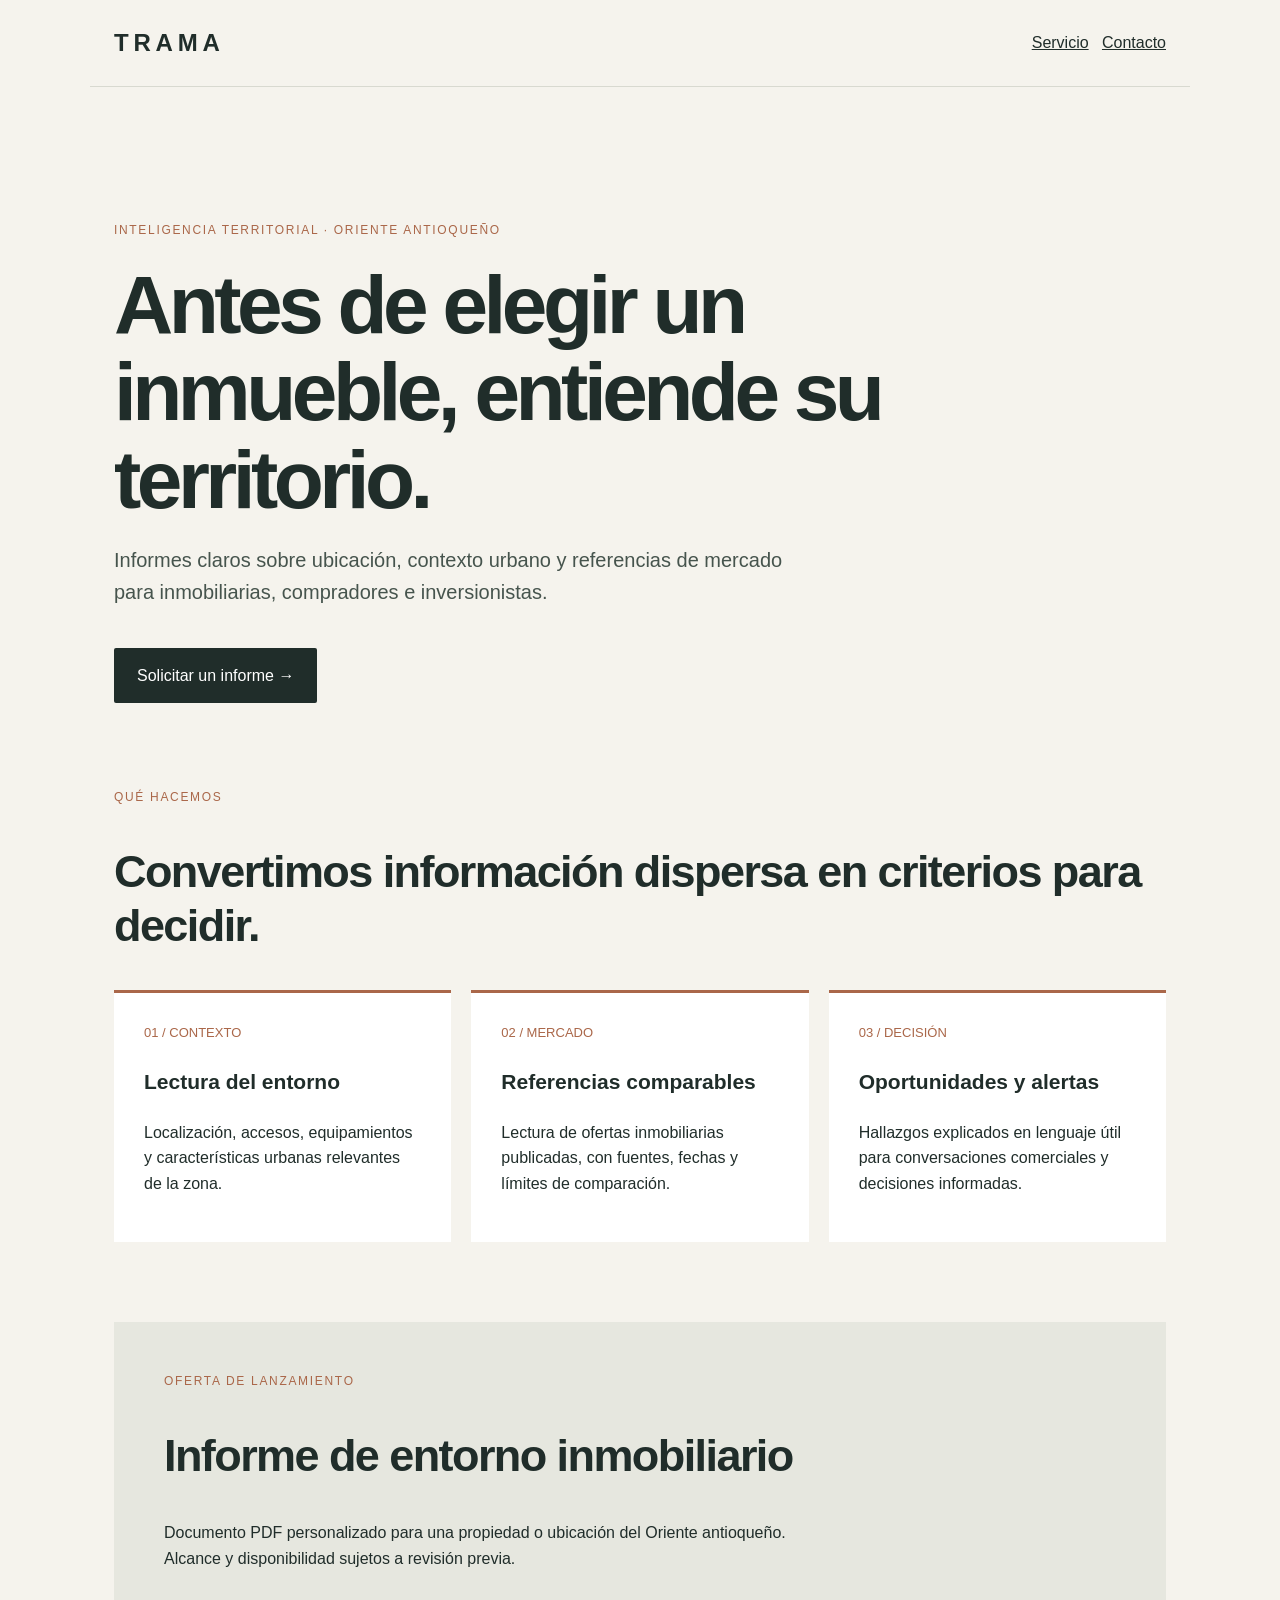
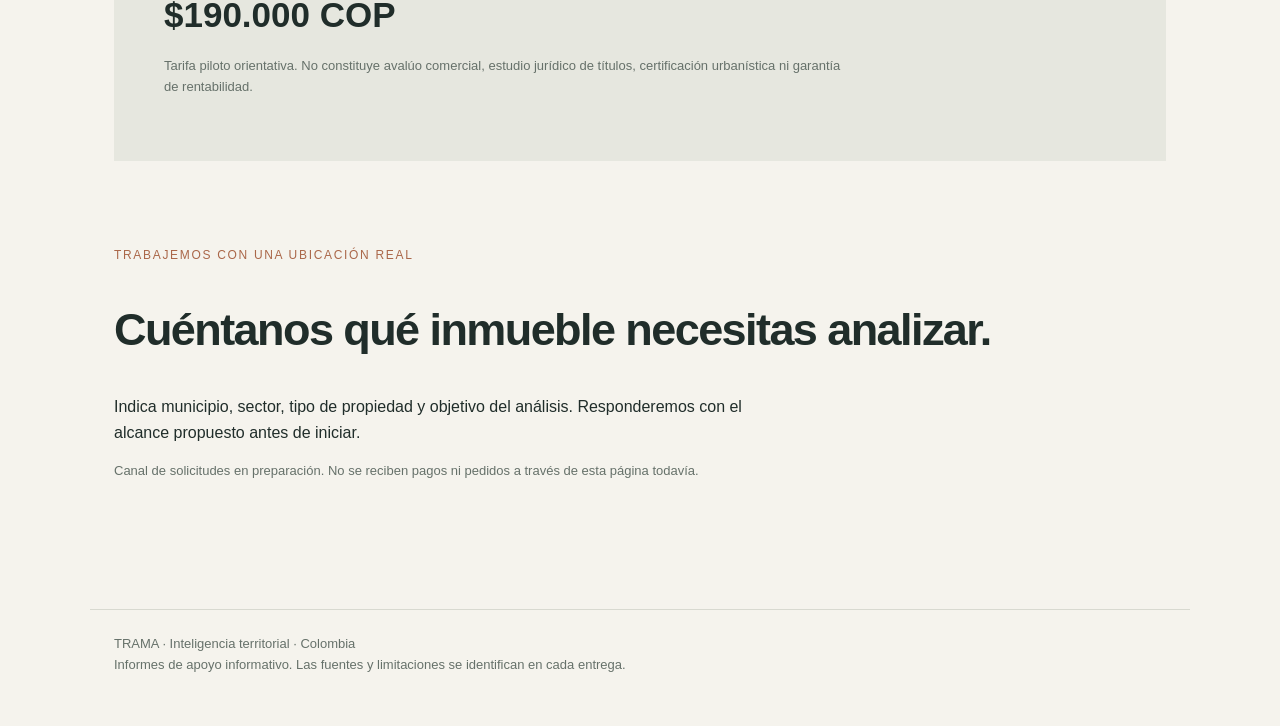
==== trama-site/index.html @ 70279986 "Create TRAMA territorial intelligence landing page" ====
<!doctype html><html lang="es"><head><meta charset="utf-8"><meta name="viewport" content="width=device-width,initial-scale=1"><meta name="description" content="TRAMA: informes de entorno y análisis territorial para decisiones inmobiliarias en el Oriente antioqueño."><title>TRAMA — Inteligencia territorial</title><style>:root{--ink:#202d2a;--muted:#66716a;--bg:#f5f3ed;--accent:#aa6749}*{box-sizing:border-box}body{margin:0;background:var(--bg);color:var(--ink);font-family:Arial,Helvetica,sans-serif;line-height:1.6}header,main,footer{max-width:1100px;margin:auto;padding:24px}header{display:flex;justify-content:space-between;align-items:center;border-bottom:1px solid #d8d9d0}a{color:inherit}.logo{font-weight:800;font-size:24px;letter-spacing:.2em;text-decoration:none}.tag{font-size:12px;letter-spacing:.14em;text-transform:uppercase;color:var(--accent)}.hero{padding:110px 0 85px;max-width:830px}h1{font-size:clamp(42px,7vw,82px);line-height:1.07;letter-spacing:-.055em;margin:20px 0}h2{font-size:clamp(30px,4vw,45px);line-height:1.2;letter-spacing:-.035em}p{max-width:680px}.lead{font-size:20px;color:#46544d}.button{display:inline-block;background:var(--ink);color:white;padding:15px 23px;text-decoration:none;margin-top:20px;border-radius:2px}.grid{display:grid;grid-template-columns:repeat(3,1fr);gap:20px;margin:30px 0 80px}.card{padding:30px;background:#fff;border-top:3px solid var(--accent)}.card h3{font-size:21px}.number{color:var(--accent);font-size:13px}.panel{padding:50px;background:#e6e7df;margin:50px 0}.price{font-size:35px;font-weight:bold}.note{font-size:13px;color:var(--muted)}footer{border-top:1px solid #d8d9d0;font-size:13px;color:var(--muted);padding-bottom:50px}@media(max-width:700px){.grid{grid-template-columns:1fr}.hero{padding:70px 0}.panel{padding:25px}header nav{font-size:13px}}</style></head><body><header><a class="logo" href="/">TRAMA</a><nav><a href="#servicio">Servicio</a> &nbsp; <a href="#contacto">Contacto</a></nav></header><main><section class="hero"><div class="tag">Inteligencia territorial · Oriente antioqueño</div><h1>Antes de elegir un inmueble, entiende su territorio.</h1><p class="lead">Informes claros sobre ubicación, contexto urbano y referencias de mercado para inmobiliarias, compradores e inversionistas.</p><a class="button" href="#contacto">Solicitar un informe →</a></section><section id="servicio"><div class="tag">Qué hacemos</div><h2>Convertimos información dispersa en criterios para decidir.</h2><div class="grid"><article class="card"><div class="number">01 / CONTEXTO</div><h3>Lectura del entorno</h3><p>Localización, accesos, equipamientos y características urbanas relevantes de la zona.</p></article><article class="card"><div class="number">02 / MERCADO</div><h3>Referencias comparables</h3><p>Lectura de ofertas inmobiliarias publicadas, con fuentes, fechas y límites de comparación.</p></article><article class="card"><div class="number">03 / DECISIÓN</div><h3>Oportunidades y alertas</h3><p>Hallazgos explicados en lenguaje útil para conversaciones comerciales y decisiones informadas.</p></article></div></section><section class="panel"><div class="tag">Oferta de lanzamiento</div><h2>Informe de entorno inmobiliario</h2><p>Documento PDF personalizado para una propiedad o ubicación del Oriente antioqueño. Alcance y disponibilidad sujetos a revisión previa.</p><div class="price">$190.000 COP</div><p class="note">Tarifa piloto orientativa. No constituye avalúo comercial, estudio jurídico de títulos, certificación urbanística ni garantía de rentabilidad.</p></section><section id="contacto" style="padding:35px 0 90px"><div class="tag">Trabajemos con una ubicación real</div><h2>Cuéntanos qué inmueble necesitas analizar.</h2><p>Indica municipio, sector, tipo de propiedad y objetivo del análisis. Responderemos con el alcance propuesto antes de iniciar.</p><p class="note">Canal de solicitudes en preparación. No se reciben pagos ni pedidos a través de esta página todavía.</p></section></main><footer>TRAMA · Inteligencia territorial · Colombia<br>Informes de apoyo informativo. Las fuentes y limitaciones se identifican en cada entrega.</footer></body></html>
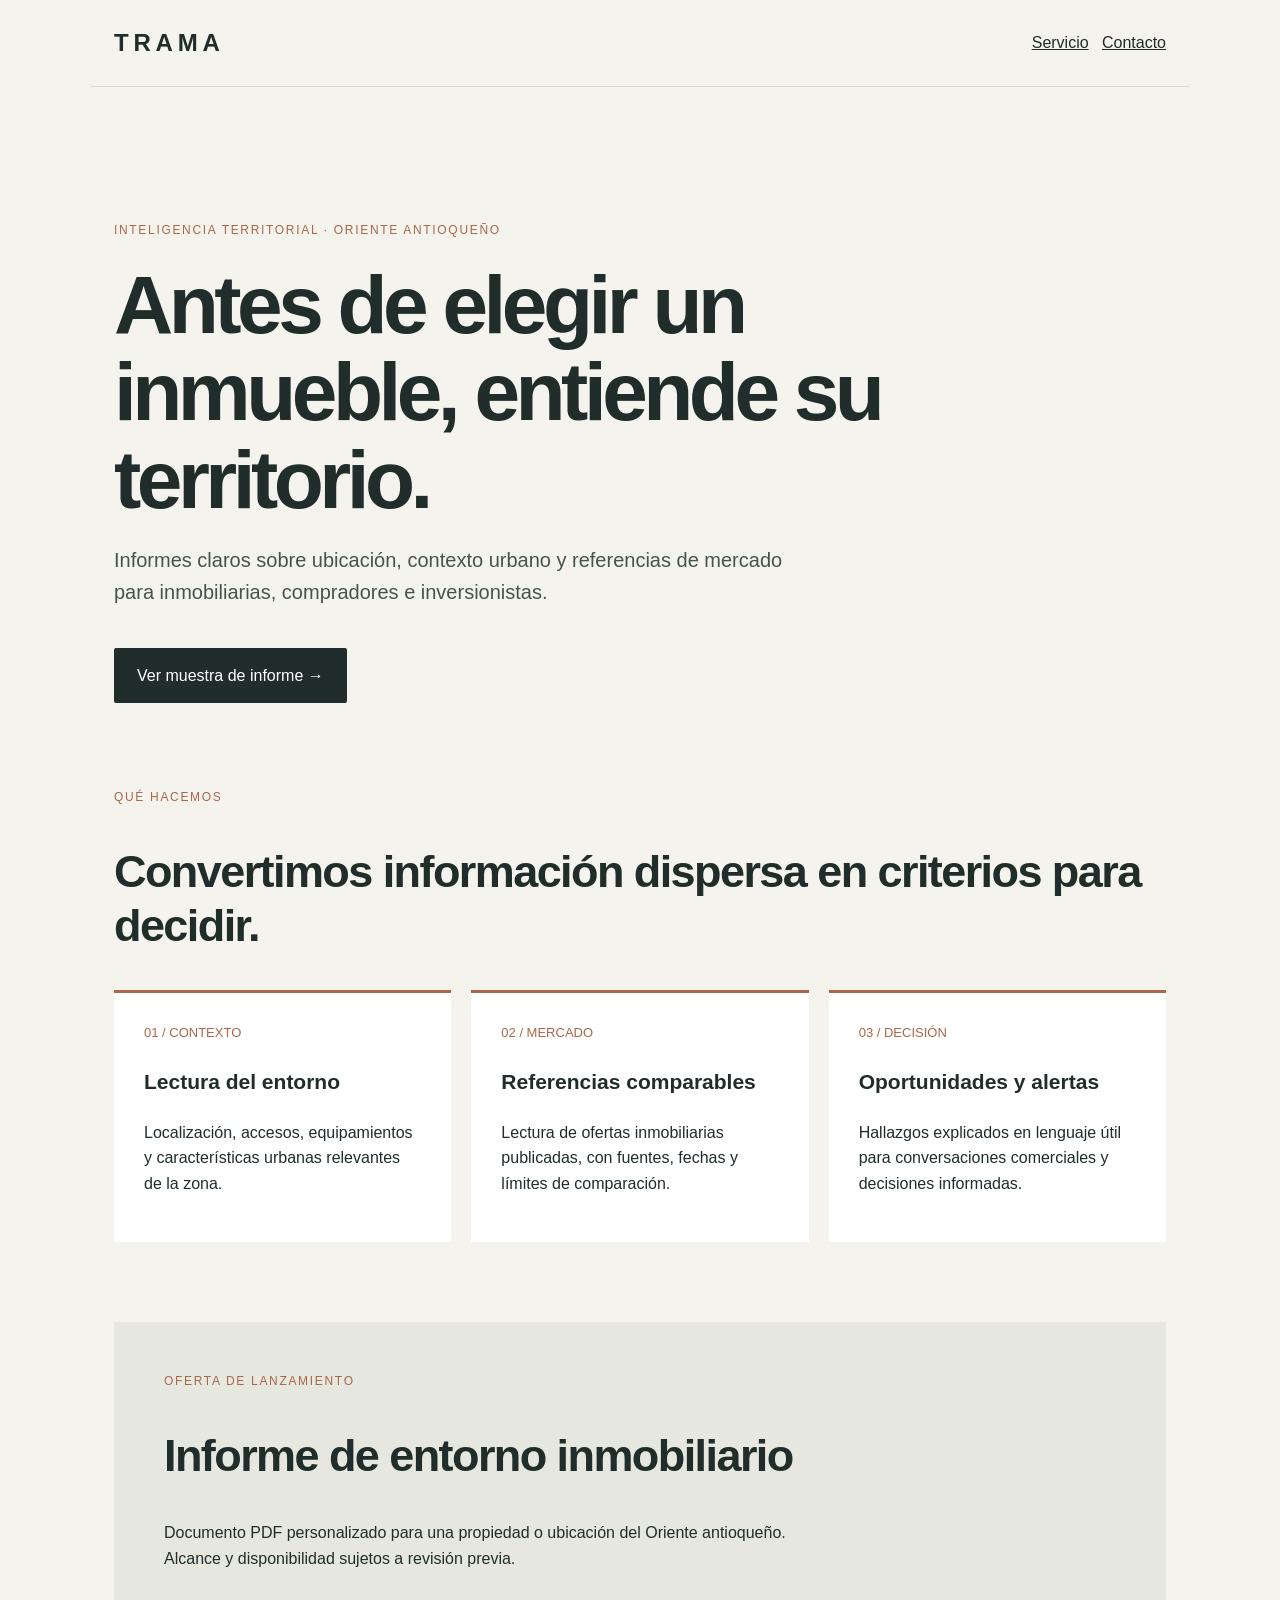
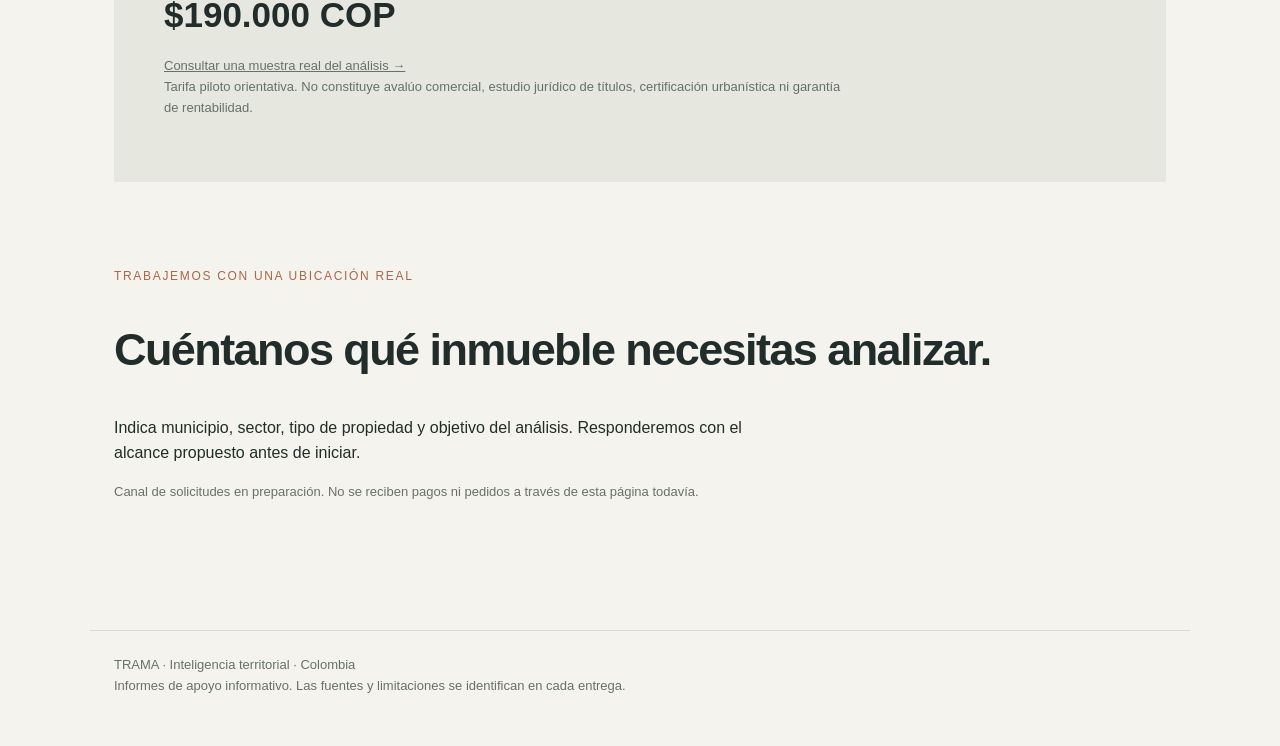
==== commit 12ab252a: "Connect landing page to published sample" ====
--- a/trama-site/index.html
+++ b/trama-site/index.html
@@ -1 +1 @@
-<!doctype html><html lang="es"><head><meta charset="utf-8"><meta name="viewport" content="width=device-width,initial-scale=1"><meta name="description" content="TRAMA: informes de entorno y análisis territorial para decisiones inmobiliarias en el Oriente antioqueño."><title>TRAMA — Inteligencia territorial</title><style>:root{--ink:#202d2a;--muted:#66716a;--bg:#f5f3ed;--accent:#aa6749}*{box-sizing:border-box}body{margin:0;background:var(--bg);color:var(--ink);font-family:Arial,Helvetica,sans-serif;line-height:1.6}header,main,footer{max-width:1100px;margin:auto;padding:24px}header{display:flex;justify-content:space-between;align-items:center;border-bottom:1px solid #d8d9d0}a{color:inherit}.logo{font-weight:800;font-size:24px;letter-spacing:.2em;text-decoration:none}.tag{font-size:12px;letter-spacing:.14em;text-transform:uppercase;color:var(--accent)}.hero{padding:110px 0 85px;max-width:830px}h1{font-size:clamp(42px,7vw,82px);line-height:1.07;letter-spacing:-.055em;margin:20px 0}h2{font-size:clamp(30px,4vw,45px);line-height:1.2;letter-spacing:-.035em}p{max-width:680px}.lead{font-size:20px;color:#46544d}.button{display:inline-block;background:var(--ink);color:white;padding:15px 23px;text-decoration:none;margin-top:20px;border-radius:2px}.grid{display:grid;grid-template-columns:repeat(3,1fr);gap:20px;margin:30px 0 80px}.card{padding:30px;background:#fff;border-top:3px solid var(--accent)}.card h3{font-size:21px}.number{color:var(--accent);font-size:13px}.panel{padding:50px;background:#e6e7df;margin:50px 0}.price{font-size:35px;font-weight:bold}.note{font-size:13px;color:var(--muted)}footer{border-top:1px solid #d8d9d0;font-size:13px;color:var(--muted);padding-bottom:50px}@media(max-width:700px){.grid{grid-template-columns:1fr}.hero{padding:70px 0}.panel{padding:25px}header nav{font-size:13px}}</style></head><body><header><a class="logo" href="/">TRAMA</a><nav><a href="#servicio">Servicio</a> &nbsp; <a href="#contacto">Contacto</a></nav></header><main><section class="hero"><div class="tag">Inteligencia territorial · Oriente antioqueño</div><h1>Antes de elegir un inmueble, entiende su territorio.</h1><p class="lead">Informes claros sobre ubicación, contexto urbano y referencias de mercado para inmobiliarias, compradores e inversionistas.</p><a class="button" href="#contacto">Solicitar un informe →</a></section><section id="servicio"><div class="tag">Qué hacemos</div><h2>Convertimos información dispersa en criterios para decidir.</h2><div class="grid"><article class="card"><div class="number">01 / CONTEXTO</div><h3>Lectura del entorno</h3><p>Localización, accesos, equipamientos y características urbanas relevantes de la zona.</p></article><article class="card"><div class="number">02 / MERCADO</div><h3>Referencias comparables</h3><p>Lectura de ofertas inmobiliarias publicadas, con fuentes, fechas y límites de comparación.</p></article><article class="card"><div class="number">03 / DECISIÓN</div><h3>Oportunidades y alertas</h3><p>Hallazgos explicados en lenguaje útil para conversaciones comerciales y decisiones informadas.</p></article></div></section><section class="panel"><div class="tag">Oferta de lanzamiento</div><h2>Informe de entorno inmobiliario</h2><p>Documento PDF personalizado para una propiedad o ubicación del Oriente antioqueño. Alcance y disponibilidad sujetos a revisión previa.</p><div class="price">$190.000 COP</div><p class="note">Tarifa piloto orientativa. No constituye avalúo comercial, estudio jurídico de títulos, certificación urbanística ni garantía de rentabilidad.</p></section><section id="contacto" style="padding:35px 0 90px"><div class="tag">Trabajemos con una ubicación real</div><h2>Cuéntanos qué inmueble necesitas analizar.</h2><p>Indica municipio, sector, tipo de propiedad y objetivo del análisis. Responderemos con el alcance propuesto antes de iniciar.</p><p class="note">Canal de solicitudes en preparación. No se reciben pagos ni pedidos a través de esta página todavía.</p></section></main><footer>TRAMA · Inteligencia territorial · Colombia<br>Informes de apoyo informativo. Las fuentes y limitaciones se identifican en cada entrega.</footer></body></html>+<!doctype html><html lang="es"><head><meta charset="utf-8"><meta name="viewport" content="width=device-width,initial-scale=1"><meta name="description" content="TRAMA: informes de entorno y análisis territorial para decisiones inmobiliarias en el Oriente antioqueño."><title>TRAMA — Inteligencia territorial</title><style>:root{--ink:#202d2a;--muted:#66716a;--bg:#f5f3ed;--accent:#aa6749}*{box-sizing:border-box}body{margin:0;background:var(--bg);color:var(--ink);font-family:Arial,Helvetica,sans-serif;line-height:1.6}header,main,footer{max-width:1100px;margin:auto;padding:24px}header{display:flex;justify-content:space-between;align-items:center;border-bottom:1px solid #d8d9d0}a{color:inherit}.logo{font-weight:800;font-size:24px;letter-spacing:.2em;text-decoration:none}.tag{font-size:12px;letter-spacing:.14em;text-transform:uppercase;color:var(--accent)}.hero{padding:110px 0 85px;max-width:830px}h1{font-size:clamp(42px,7vw,82px);line-height:1.07;letter-spacing:-.055em;margin:20px 0}h2{font-size:clamp(30px,4vw,45px);line-height:1.2;letter-spacing:-.035em}p{max-width:680px}.lead{font-size:20px;color:#46544d}.button{display:inline-block;background:var(--ink);color:white;padding:15px 23px;text-decoration:none;margin-top:20px;border-radius:2px}.grid{display:grid;grid-template-columns:repeat(3,1fr);gap:20px;margin:30px 0 80px}.card{padding:30px;background:#fff;border-top:3px solid var(--accent)}.card h3{font-size:21px}.number{color:var(--accent);font-size:13px}.panel{padding:50px;background:#e6e7df;margin:50px 0}.price{font-size:35px;font-weight:bold}.note{font-size:13px;color:var(--muted)}footer{border-top:1px solid #d8d9d0;font-size:13px;color:var(--muted);padding-bottom:50px}@media(max-width:700px){.grid{grid-template-columns:1fr}.hero{padding:70px 0}.panel{padding:25px}header nav{font-size:13px}}</style></head><body><header><a class="logo" href="/">TRAMA</a><nav><a href="#servicio">Servicio</a> &nbsp; <a href="#contacto">Contacto</a></nav></header><main><section class="hero"><div class="tag">Inteligencia territorial · Oriente antioqueño</div><h1>Antes de elegir un inmueble, entiende su territorio.</h1><p class="lead">Informes claros sobre ubicación, contexto urbano y referencias de mercado para inmobiliarias, compradores e inversionistas.</p><a class="button" href="muestra.html">Ver muestra de informe →</a></section><section id="servicio"><div class="tag">Qué hacemos</div><h2>Convertimos información dispersa en criterios para decidir.</h2><div class="grid"><article class="card"><div class="number">01 / CONTEXTO</div><h3>Lectura del entorno</h3><p>Localización, accesos, equipamientos y características urbanas relevantes de la zona.</p></article><article class="card"><div class="number">02 / MERCADO</div><h3>Referencias comparables</h3><p>Lectura de ofertas inmobiliarias publicadas, con fuentes, fechas y límites de comparación.</p></article><article class="card"><div class="number">03 / DECISIÓN</div><h3>Oportunidades y alertas</h3><p>Hallazgos explicados en lenguaje útil para conversaciones comerciales y decisiones informadas.</p></article></div></section><section class="panel"><div class="tag">Oferta de lanzamiento</div><h2>Informe de entorno inmobiliario</h2><p>Documento PDF personalizado para una propiedad o ubicación del Oriente antioqueño. Alcance y disponibilidad sujetos a revisión previa.</p><div class="price">$190.000 COP</div><p class="note"><a href="muestra.html">Consultar una muestra real del análisis →</a><br>Tarifa piloto orientativa. No constituye avalúo comercial, estudio jurídico de títulos, certificación urbanística ni garantía de rentabilidad.</p></section><section id="contacto" style="padding:35px 0 90px"><div class="tag">Trabajemos con una ubicación real</div><h2>Cuéntanos qué inmueble necesitas analizar.</h2><p>Indica municipio, sector, tipo de propiedad y objetivo del análisis. Responderemos con el alcance propuesto antes de iniciar.</p><p class="note">Canal de solicitudes en preparación. No se reciben pagos ni pedidos a través de esta página todavía.</p></section></main><footer>TRAMA · Inteligencia territorial · Colombia<br>Informes de apoyo informativo. Las fuentes y limitaciones se identifican en cada entrega.</footer></body></html>
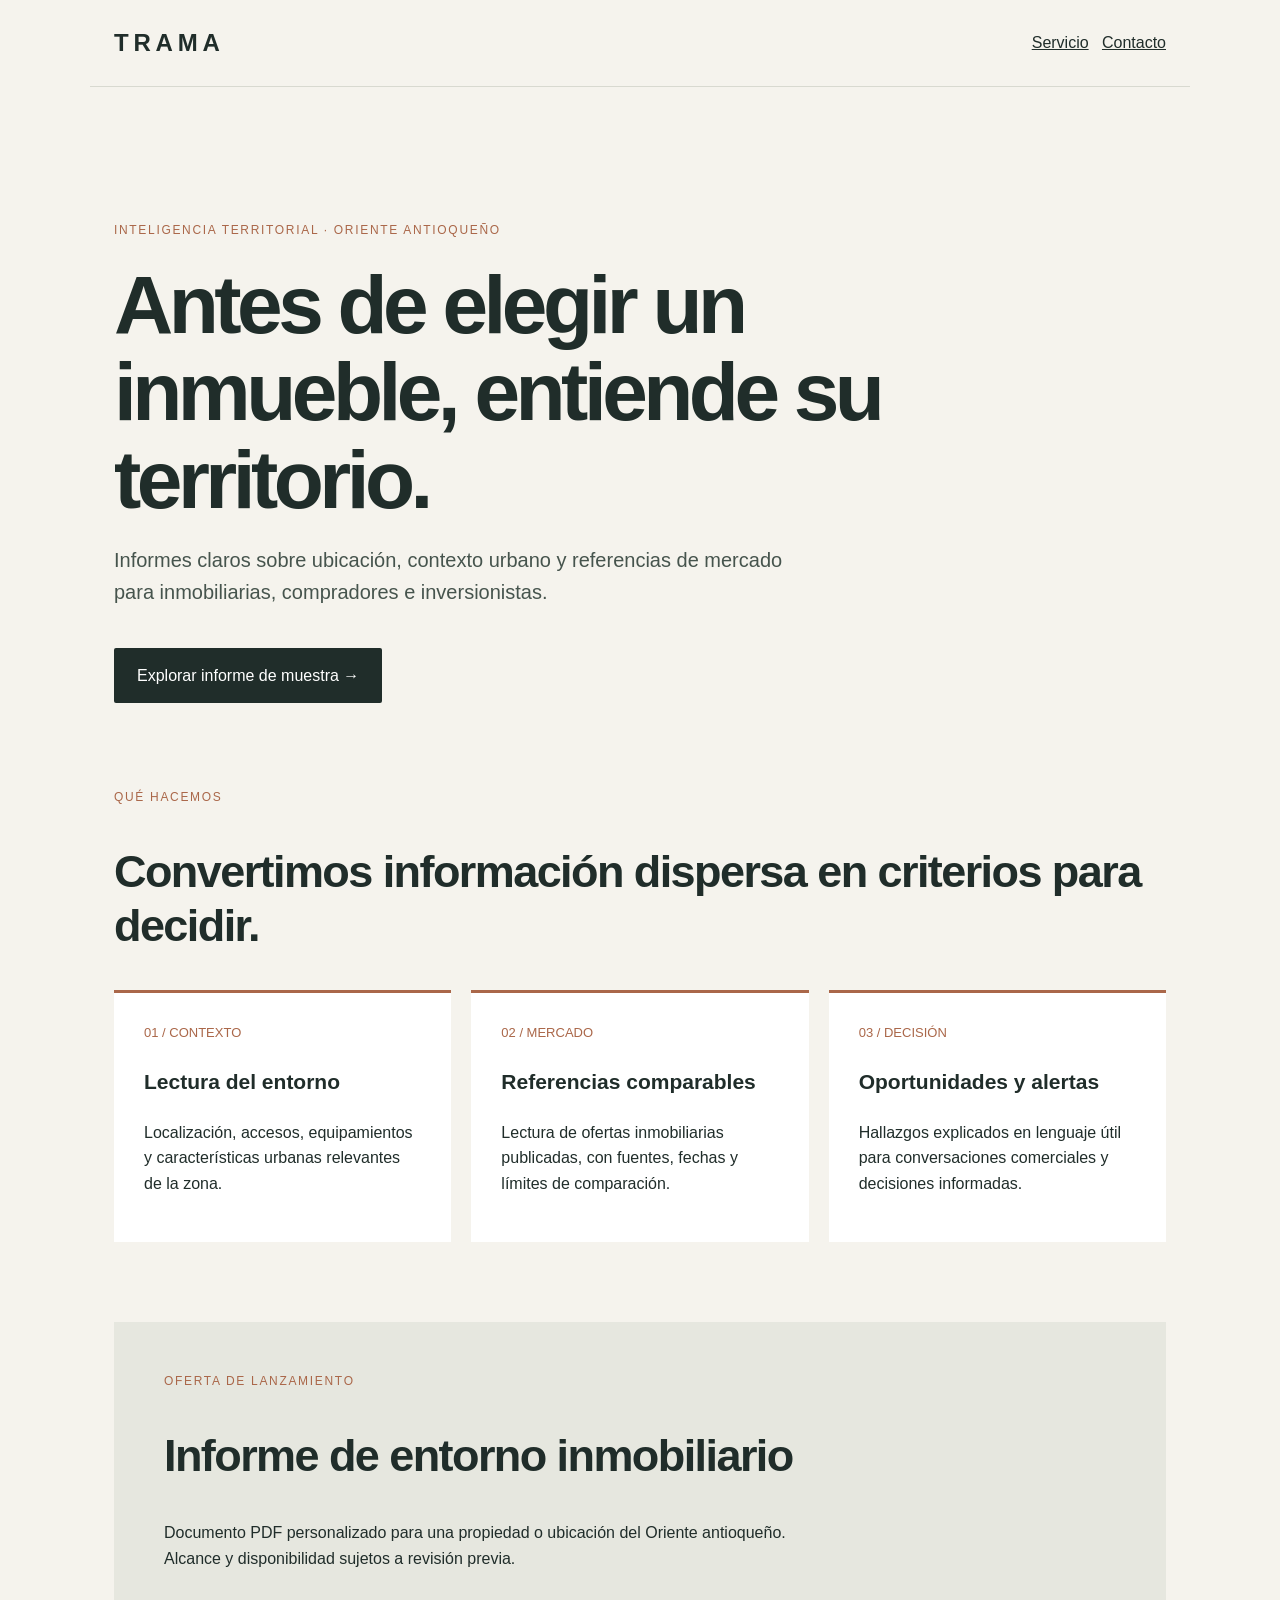
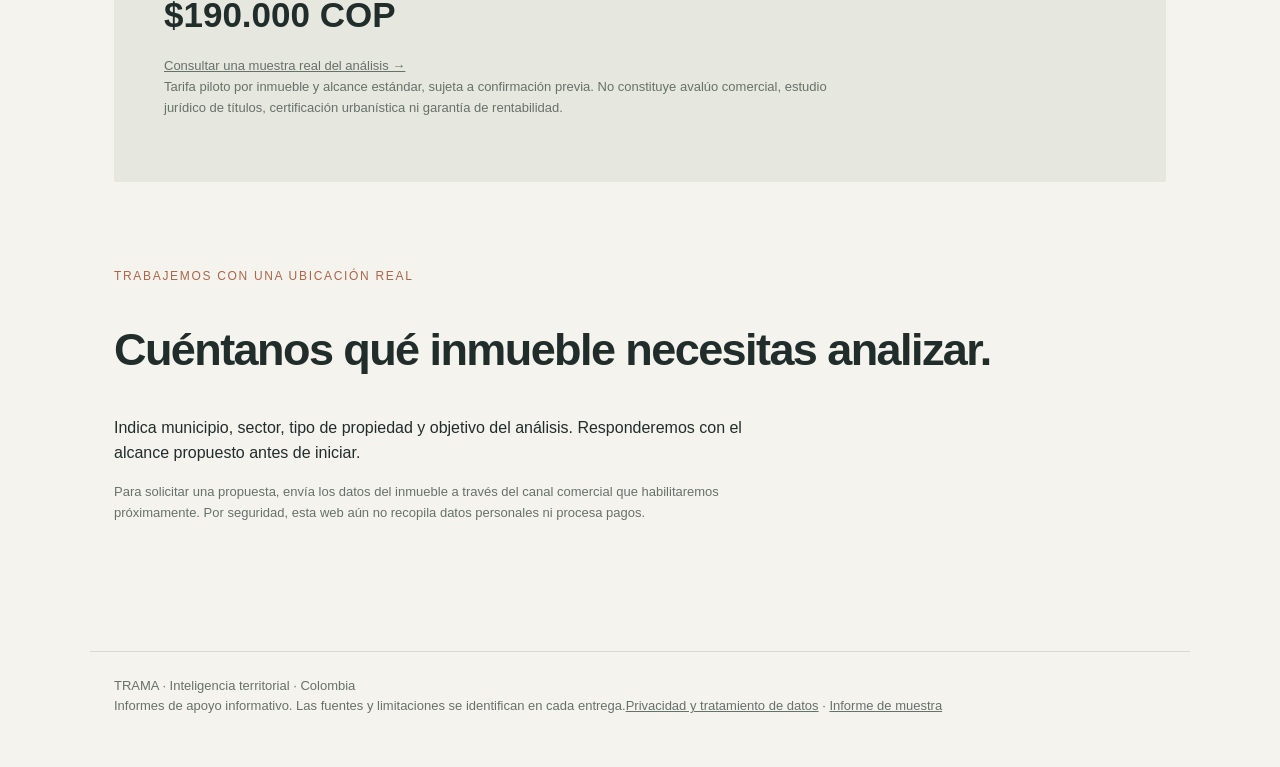
==== commit 5982d4c1: "Improve SEO, commercial scope, privacy links and transparent contact status" ====
--- a/trama-site/index.html
+++ b/trama-site/index.html
@@ -1 +1 @@
-<!doctype html><html lang="es"><head><meta charset="utf-8"><meta name="viewport" content="width=device-width,initial-scale=1"><meta name="description" content="TRAMA: informes de entorno y análisis territorial para decisiones inmobiliarias en el Oriente antioqueño."><title>TRAMA — Inteligencia territorial</title><style>:root{--ink:#202d2a;--muted:#66716a;--bg:#f5f3ed;--accent:#aa6749}*{box-sizing:border-box}body{margin:0;background:var(--bg);color:var(--ink);font-family:Arial,Helvetica,sans-serif;line-height:1.6}header,main,footer{max-width:1100px;margin:auto;padding:24px}header{display:flex;justify-content:space-between;align-items:center;border-bottom:1px solid #d8d9d0}a{color:inherit}.logo{font-weight:800;font-size:24px;letter-spacing:.2em;text-decoration:none}.tag{font-size:12px;letter-spacing:.14em;text-transform:uppercase;color:var(--accent)}.hero{padding:110px 0 85px;max-width:830px}h1{font-size:clamp(42px,7vw,82px);line-height:1.07;letter-spacing:-.055em;margin:20px 0}h2{font-size:clamp(30px,4vw,45px);line-height:1.2;letter-spacing:-.035em}p{max-width:680px}.lead{font-size:20px;color:#46544d}.button{display:inline-block;background:var(--ink);color:white;padding:15px 23px;text-decoration:none;margin-top:20px;border-radius:2px}.grid{display:grid;grid-template-columns:repeat(3,1fr);gap:20px;margin:30px 0 80px}.card{padding:30px;background:#fff;border-top:3px solid var(--accent)}.card h3{font-size:21px}.number{color:var(--accent);font-size:13px}.panel{padding:50px;background:#e6e7df;margin:50px 0}.price{font-size:35px;font-weight:bold}.note{font-size:13px;color:var(--muted)}footer{border-top:1px solid #d8d9d0;font-size:13px;color:var(--muted);padding-bottom:50px}@media(max-width:700px){.grid{grid-template-columns:1fr}.hero{padding:70px 0}.panel{padding:25px}header nav{font-size:13px}}</style></head><body><header><a class="logo" href="/">TRAMA</a><nav><a href="#servicio">Servicio</a> &nbsp; <a href="#contacto">Contacto</a></nav></header><main><section class="hero"><div class="tag">Inteligencia territorial · Oriente antioqueño</div><h1>Antes de elegir un inmueble, entiende su territorio.</h1><p class="lead">Informes claros sobre ubicación, contexto urbano y referencias de mercado para inmobiliarias, compradores e inversionistas.</p><a class="button" href="muestra.html">Ver muestra de informe →</a></section><section id="servicio"><div class="tag">Qué hacemos</div><h2>Convertimos información dispersa en criterios para decidir.</h2><div class="grid"><article class="card"><div class="number">01 / CONTEXTO</div><h3>Lectura del entorno</h3><p>Localización, accesos, equipamientos y características urbanas relevantes de la zona.</p></article><article class="card"><div class="number">02 / MERCADO</div><h3>Referencias comparables</h3><p>Lectura de ofertas inmobiliarias publicadas, con fuentes, fechas y límites de comparación.</p></article><article class="card"><div class="number">03 / DECISIÓN</div><h3>Oportunidades y alertas</h3><p>Hallazgos explicados en lenguaje útil para conversaciones comerciales y decisiones informadas.</p></article></div></section><section class="panel"><div class="tag">Oferta de lanzamiento</div><h2>Informe de entorno inmobiliario</h2><p>Documento PDF personalizado para una propiedad o ubicación del Oriente antioqueño. Alcance y disponibilidad sujetos a revisión previa.</p><div class="price">$190.000 COP</div><p class="note"><a href="muestra.html">Consultar una muestra real del análisis →</a><br>Tarifa piloto orientativa. No constituye avalúo comercial, estudio jurídico de títulos, certificación urbanística ni garantía de rentabilidad.</p></section><section id="contacto" style="padding:35px 0 90px"><div class="tag">Trabajemos con una ubicación real</div><h2>Cuéntanos qué inmueble necesitas analizar.</h2><p>Indica municipio, sector, tipo de propiedad y objetivo del análisis. Responderemos con el alcance propuesto antes de iniciar.</p><p class="note">Canal de solicitudes en preparación. No se reciben pagos ni pedidos a través de esta página todavía.</p></section></main><footer>TRAMA · Inteligencia territorial · Colombia<br>Informes de apoyo informativo. Las fuentes y limitaciones se identifican en cada entrega.</footer></body></html>+<!doctype html><html lang="es"><head><meta charset="utf-8"><meta name="viewport" content="width=device-width,initial-scale=1"><meta name="theme-color" content="#202d2a"><meta name="robots" content="index,follow"><meta property="og:title" content="TRAMA — Inteligencia territorial"><meta property="og:description" content="Informes de entorno y contexto inmobiliario en el Oriente antioqueño."><meta property="og:type" content="website"><meta property="og:url" content="https://trama-territorial.onrender.com/"><meta name="description" content="TRAMA: informes de entorno y análisis territorial para decisiones inmobiliarias en el Oriente antioqueño."><title>TRAMA — Inteligencia territorial</title><style>:root{--ink:#202d2a;--muted:#66716a;--bg:#f5f3ed;--accent:#aa6749}*{box-sizing:border-box}body{margin:0;background:var(--bg);color:var(--ink);font-family:Arial,Helvetica,sans-serif;line-height:1.6}header,main,footer{max-width:1100px;margin:auto;padding:24px}header{display:flex;justify-content:space-between;align-items:center;border-bottom:1px solid #d8d9d0}a{color:inherit}.logo{font-weight:800;font-size:24px;letter-spacing:.2em;text-decoration:none}.tag{font-size:12px;letter-spacing:.14em;text-transform:uppercase;color:var(--accent)}.hero{padding:110px 0 85px;max-width:830px}h1{font-size:clamp(42px,7vw,82px);line-height:1.07;letter-spacing:-.055em;margin:20px 0}h2{font-size:clamp(30px,4vw,45px);line-height:1.2;letter-spacing:-.035em}p{max-width:680px}.lead{font-size:20px;color:#46544d}.button{display:inline-block;background:var(--ink);color:white;padding:15px 23px;text-decoration:none;margin-top:20px;border-radius:2px}.grid{display:grid;grid-template-columns:repeat(3,1fr);gap:20px;margin:30px 0 80px}.card{padding:30px;background:#fff;border-top:3px solid var(--accent)}.card h3{font-size:21px}.number{color:var(--accent);font-size:13px}.panel{padding:50px;background:#e6e7df;margin:50px 0}.price{font-size:35px;font-weight:bold}.note{font-size:13px;color:var(--muted)}footer{border-top:1px solid #d8d9d0;font-size:13px;color:var(--muted);padding-bottom:50px}@media(max-width:700px){.grid{grid-template-columns:1fr}.hero{padding:70px 0}.panel{padding:25px}header nav{font-size:13px}}</style></head><body><header><a class="logo" href="/">TRAMA</a><nav><a href="#servicio">Servicio</a> &nbsp; <a href="#contacto">Contacto</a></nav></header><main><section class="hero"><div class="tag">Inteligencia territorial · Oriente antioqueño</div><h1>Antes de elegir un inmueble, entiende su territorio.</h1><p class="lead">Informes claros sobre ubicación, contexto urbano y referencias de mercado para inmobiliarias, compradores e inversionistas.</p><a class="button" href="muestra.html">Explorar informe de muestra →</a></section><section id="servicio"><div class="tag">Qué hacemos</div><h2>Convertimos información dispersa en criterios para decidir.</h2><div class="grid"><article class="card"><div class="number">01 / CONTEXTO</div><h3>Lectura del entorno</h3><p>Localización, accesos, equipamientos y características urbanas relevantes de la zona.</p></article><article class="card"><div class="number">02 / MERCADO</div><h3>Referencias comparables</h3><p>Lectura de ofertas inmobiliarias publicadas, con fuentes, fechas y límites de comparación.</p></article><article class="card"><div class="number">03 / DECISIÓN</div><h3>Oportunidades y alertas</h3><p>Hallazgos explicados en lenguaje útil para conversaciones comerciales y decisiones informadas.</p></article></div></section><section class="panel"><div class="tag">Oferta de lanzamiento</div><h2>Informe de entorno inmobiliario</h2><p>Documento PDF personalizado para una propiedad o ubicación del Oriente antioqueño. Alcance y disponibilidad sujetos a revisión previa.</p><div class="price">$190.000 COP</div><p class="note"><a href="muestra.html">Consultar una muestra real del análisis →</a><br>Tarifa piloto por inmueble y alcance estándar, sujeta a confirmación previa. No constituye avalúo comercial, estudio jurídico de títulos, certificación urbanística ni garantía de rentabilidad.</p></section><section id="contacto" style="padding:35px 0 90px"><div class="tag">Trabajemos con una ubicación real</div><h2>Cuéntanos qué inmueble necesitas analizar.</h2><p>Indica municipio, sector, tipo de propiedad y objetivo del análisis. Responderemos con el alcance propuesto antes de iniciar.</p><p class="note">Para solicitar una propuesta, envía los datos del inmueble a través del canal comercial que habilitaremos próximamente. Por seguridad, esta web aún no recopila datos personales ni procesa pagos.</p></section></main><footer>TRAMA · Inteligencia territorial · Colombia<br>Informes de apoyo informativo. Las fuentes y limitaciones se identifican en cada entrega.<a href="privacidad.html">Privacidad y tratamiento de datos</a> · <a href="muestra.html">Informe de muestra</a></footer></body></html>
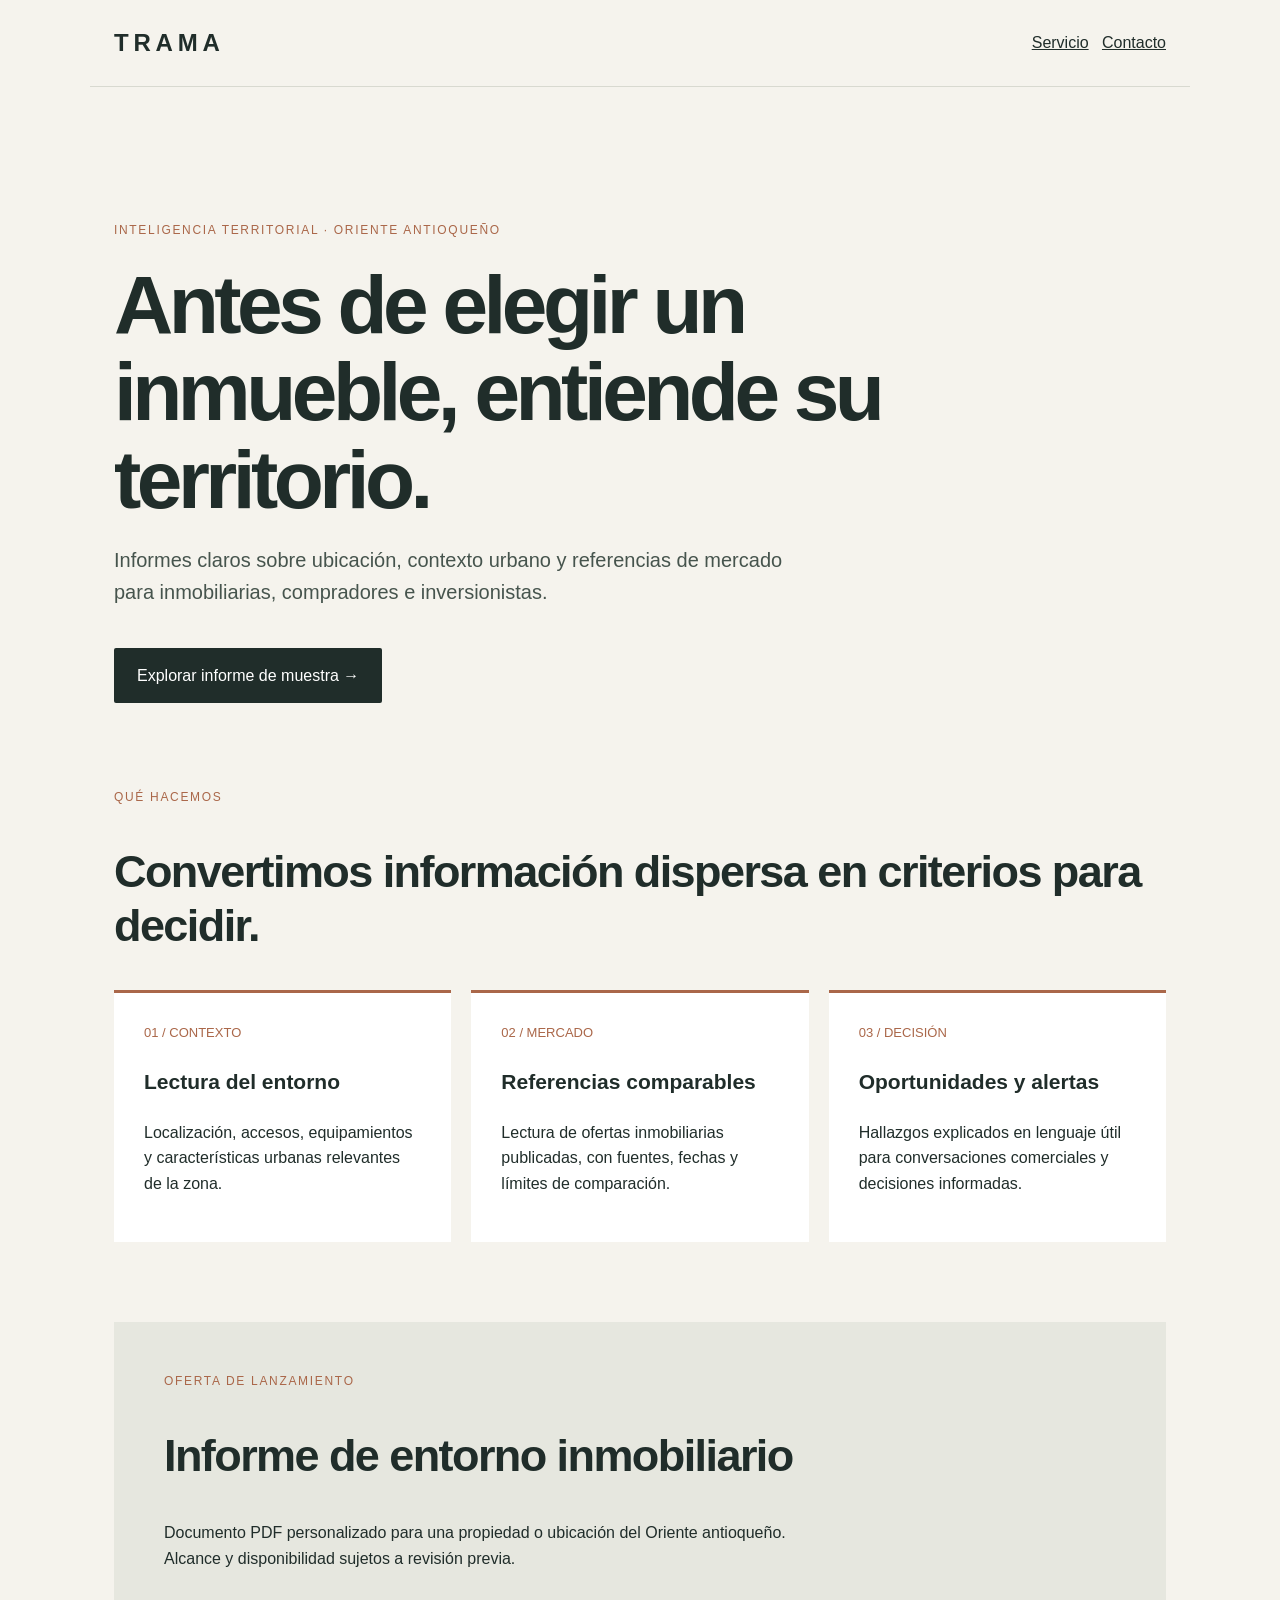
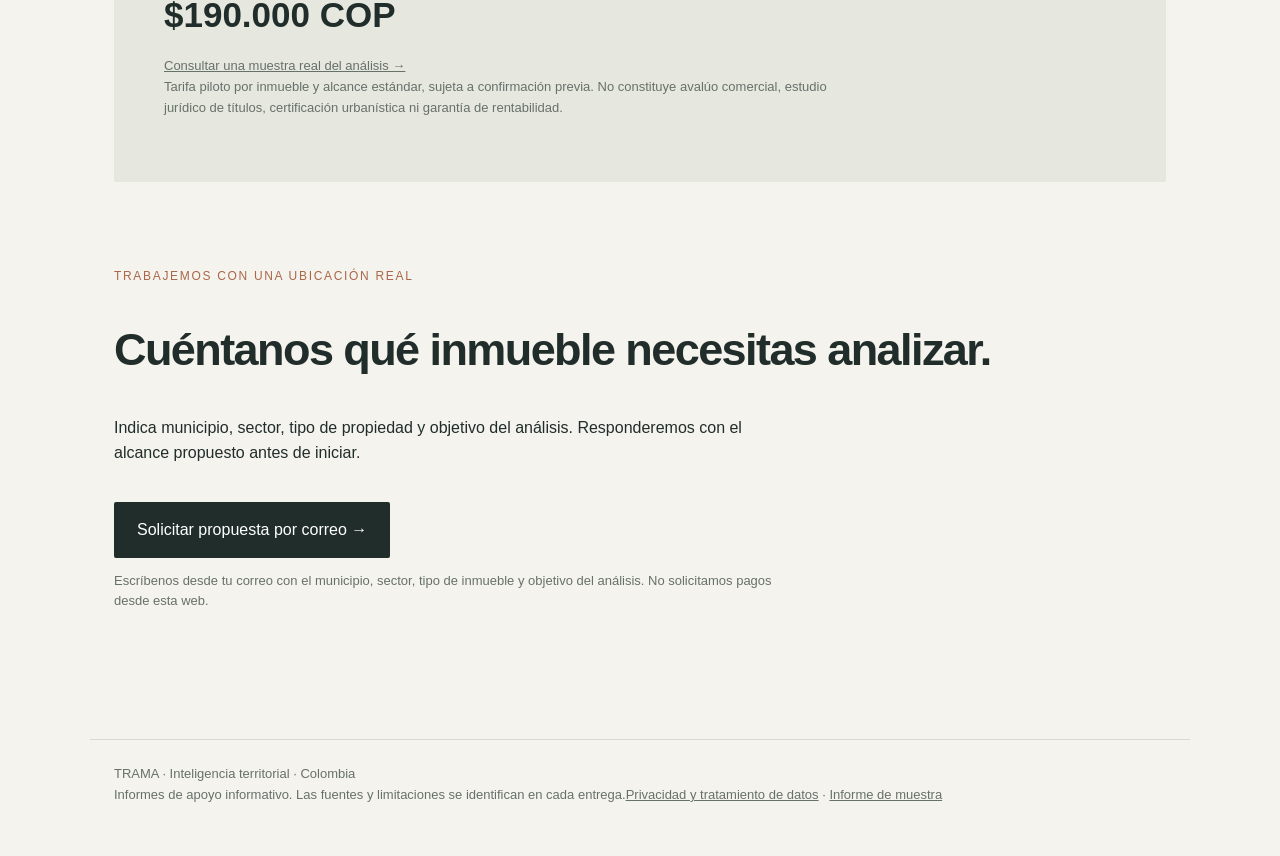
==== commit 43aafee4: "Enable verified TRAMA Outlook commercial contact" ====
--- a/trama-site/index.html
+++ b/trama-site/index.html
@@ -1 +1 @@
-<!doctype html><html lang="es"><head><meta charset="utf-8"><meta name="viewport" content="width=device-width,initial-scale=1"><meta name="theme-color" content="#202d2a"><meta name="robots" content="index,follow"><meta property="og:title" content="TRAMA — Inteligencia territorial"><meta property="og:description" content="Informes de entorno y contexto inmobiliario en el Oriente antioqueño."><meta property="og:type" content="website"><meta property="og:url" content="https://trama-territorial.onrender.com/"><meta name="description" content="TRAMA: informes de entorno y análisis territorial para decisiones inmobiliarias en el Oriente antioqueño."><title>TRAMA — Inteligencia territorial</title><style>:root{--ink:#202d2a;--muted:#66716a;--bg:#f5f3ed;--accent:#aa6749}*{box-sizing:border-box}body{margin:0;background:var(--bg);color:var(--ink);font-family:Arial,Helvetica,sans-serif;line-height:1.6}header,main,footer{max-width:1100px;margin:auto;padding:24px}header{display:flex;justify-content:space-between;align-items:center;border-bottom:1px solid #d8d9d0}a{color:inherit}.logo{font-weight:800;font-size:24px;letter-spacing:.2em;text-decoration:none}.tag{font-size:12px;letter-spacing:.14em;text-transform:uppercase;color:var(--accent)}.hero{padding:110px 0 85px;max-width:830px}h1{font-size:clamp(42px,7vw,82px);line-height:1.07;letter-spacing:-.055em;margin:20px 0}h2{font-size:clamp(30px,4vw,45px);line-height:1.2;letter-spacing:-.035em}p{max-width:680px}.lead{font-size:20px;color:#46544d}.button{display:inline-block;background:var(--ink);color:white;padding:15px 23px;text-decoration:none;margin-top:20px;border-radius:2px}.grid{display:grid;grid-template-columns:repeat(3,1fr);gap:20px;margin:30px 0 80px}.card{padding:30px;background:#fff;border-top:3px solid var(--accent)}.card h3{font-size:21px}.number{color:var(--accent);font-size:13px}.panel{padding:50px;background:#e6e7df;margin:50px 0}.price{font-size:35px;font-weight:bold}.note{font-size:13px;color:var(--muted)}footer{border-top:1px solid #d8d9d0;font-size:13px;color:var(--muted);padding-bottom:50px}@media(max-width:700px){.grid{grid-template-columns:1fr}.hero{padding:70px 0}.panel{padding:25px}header nav{font-size:13px}}</style></head><body><header><a class="logo" href="/">TRAMA</a><nav><a href="#servicio">Servicio</a> &nbsp; <a href="#contacto">Contacto</a></nav></header><main><section class="hero"><div class="tag">Inteligencia territorial · Oriente antioqueño</div><h1>Antes de elegir un inmueble, entiende su territorio.</h1><p class="lead">Informes claros sobre ubicación, contexto urbano y referencias de mercado para inmobiliarias, compradores e inversionistas.</p><a class="button" href="muestra.html">Explorar informe de muestra →</a></section><section id="servicio"><div class="tag">Qué hacemos</div><h2>Convertimos información dispersa en criterios para decidir.</h2><div class="grid"><article class="card"><div class="number">01 / CONTEXTO</div><h3>Lectura del entorno</h3><p>Localización, accesos, equipamientos y características urbanas relevantes de la zona.</p></article><article class="card"><div class="number">02 / MERCADO</div><h3>Referencias comparables</h3><p>Lectura de ofertas inmobiliarias publicadas, con fuentes, fechas y límites de comparación.</p></article><article class="card"><div class="number">03 / DECISIÓN</div><h3>Oportunidades y alertas</h3><p>Hallazgos explicados en lenguaje útil para conversaciones comerciales y decisiones informadas.</p></article></div></section><section class="panel"><div class="tag">Oferta de lanzamiento</div><h2>Informe de entorno inmobiliario</h2><p>Documento PDF personalizado para una propiedad o ubicación del Oriente antioqueño. Alcance y disponibilidad sujetos a revisión previa.</p><div class="price">$190.000 COP</div><p class="note"><a href="muestra.html">Consultar una muestra real del análisis →</a><br>Tarifa piloto por inmueble y alcance estándar, sujeta a confirmación previa. No constituye avalúo comercial, estudio jurídico de títulos, certificación urbanística ni garantía de rentabilidad.</p></section><section id="contacto" style="padding:35px 0 90px"><div class="tag">Trabajemos con una ubicación real</div><h2>Cuéntanos qué inmueble necesitas analizar.</h2><p>Indica municipio, sector, tipo de propiedad y objetivo del análisis. Responderemos con el alcance propuesto antes de iniciar.</p><p class="note">Para solicitar una propuesta, envía los datos del inmueble a través del canal comercial que habilitaremos próximamente. Por seguridad, esta web aún no recopila datos personales ni procesa pagos.</p></section></main><footer>TRAMA · Inteligencia territorial · Colombia<br>Informes de apoyo informativo. Las fuentes y limitaciones se identifican en cada entrega.<a href="privacidad.html">Privacidad y tratamiento de datos</a> · <a href="muestra.html">Informe de muestra</a></footer></body></html>+<!doctype html><html lang="es"><head><meta charset="utf-8"><meta name="viewport" content="width=device-width,initial-scale=1"><meta name="theme-color" content="#202d2a"><meta name="robots" content="index,follow"><meta property="og:title" content="TRAMA — Inteligencia territorial"><meta property="og:description" content="Informes de entorno y contexto inmobiliario en el Oriente antioqueño."><meta property="og:type" content="website"><meta property="og:url" content="https://trama-territorial.onrender.com/"><meta name="description" content="TRAMA: informes de entorno y análisis territorial para decisiones inmobiliarias en el Oriente antioqueño."><title>TRAMA — Inteligencia territorial</title><style>:root{--ink:#202d2a;--muted:#66716a;--bg:#f5f3ed;--accent:#aa6749}*{box-sizing:border-box}body{margin:0;background:var(--bg);color:var(--ink);font-family:Arial,Helvetica,sans-serif;line-height:1.6}header,main,footer{max-width:1100px;margin:auto;padding:24px}header{display:flex;justify-content:space-between;align-items:center;border-bottom:1px solid #d8d9d0}a{color:inherit}.logo{font-weight:800;font-size:24px;letter-spacing:.2em;text-decoration:none}.tag{font-size:12px;letter-spacing:.14em;text-transform:uppercase;color:var(--accent)}.hero{padding:110px 0 85px;max-width:830px}h1{font-size:clamp(42px,7vw,82px);line-height:1.07;letter-spacing:-.055em;margin:20px 0}h2{font-size:clamp(30px,4vw,45px);line-height:1.2;letter-spacing:-.035em}p{max-width:680px}.lead{font-size:20px;color:#46544d}.button{display:inline-block;background:var(--ink);color:white;padding:15px 23px;text-decoration:none;margin-top:20px;border-radius:2px}.grid{display:grid;grid-template-columns:repeat(3,1fr);gap:20px;margin:30px 0 80px}.card{padding:30px;background:#fff;border-top:3px solid var(--accent)}.card h3{font-size:21px}.number{color:var(--accent);font-size:13px}.panel{padding:50px;background:#e6e7df;margin:50px 0}.price{font-size:35px;font-weight:bold}.note{font-size:13px;color:var(--muted)}footer{border-top:1px solid #d8d9d0;font-size:13px;color:var(--muted);padding-bottom:50px}@media(max-width:700px){.grid{grid-template-columns:1fr}.hero{padding:70px 0}.panel{padding:25px}header nav{font-size:13px}}</style></head><body><header><a class="logo" href="/">TRAMA</a><nav><a href="#servicio">Servicio</a> &nbsp; <a href="#contacto">Contacto</a></nav></header><main><section class="hero"><div class="tag">Inteligencia territorial · Oriente antioqueño</div><h1>Antes de elegir un inmueble, entiende su territorio.</h1><p class="lead">Informes claros sobre ubicación, contexto urbano y referencias de mercado para inmobiliarias, compradores e inversionistas.</p><a class="button" href="muestra.html">Explorar informe de muestra →</a></section><section id="servicio"><div class="tag">Qué hacemos</div><h2>Convertimos información dispersa en criterios para decidir.</h2><div class="grid"><article class="card"><div class="number">01 / CONTEXTO</div><h3>Lectura del entorno</h3><p>Localización, accesos, equipamientos y características urbanas relevantes de la zona.</p></article><article class="card"><div class="number">02 / MERCADO</div><h3>Referencias comparables</h3><p>Lectura de ofertas inmobiliarias publicadas, con fuentes, fechas y límites de comparación.</p></article><article class="card"><div class="number">03 / DECISIÓN</div><h3>Oportunidades y alertas</h3><p>Hallazgos explicados en lenguaje útil para conversaciones comerciales y decisiones informadas.</p></article></div></section><section class="panel"><div class="tag">Oferta de lanzamiento</div><h2>Informe de entorno inmobiliario</h2><p>Documento PDF personalizado para una propiedad o ubicación del Oriente antioqueño. Alcance y disponibilidad sujetos a revisión previa.</p><div class="price">$190.000 COP</div><p class="note"><a href="muestra.html">Consultar una muestra real del análisis →</a><br>Tarifa piloto por inmueble y alcance estándar, sujeta a confirmación previa. No constituye avalúo comercial, estudio jurídico de títulos, certificación urbanística ni garantía de rentabilidad.</p></section><section id="contacto" style="padding:35px 0 90px"><div class="tag">Trabajemos con una ubicación real</div><h2>Cuéntanos qué inmueble necesitas analizar.</h2><p>Indica municipio, sector, tipo de propiedad y objetivo del análisis. Responderemos con el alcance propuesto antes de iniciar.</p><a class="button" href="mailto:trama.territorial@outlook.com?subject=Solicitud%20de%20informe%20territorial%20-%20TRAMA&body=Municipio%3A%0ASector%3A%0ATipo%20de%20inmueble%3A%0AObjetivo%20del%20an%C3%A1lisis%3A%0A">Solicitar propuesta por correo →</a><p class="note">Escríbenos desde tu correo con el municipio, sector, tipo de inmueble y objetivo del análisis. No solicitamos pagos desde esta web.</p></section></main><footer>TRAMA · Inteligencia territorial · Colombia<br>Informes de apoyo informativo. Las fuentes y limitaciones se identifican en cada entrega.<a href="privacidad.html">Privacidad y tratamiento de datos</a> · <a href="muestra.html">Informe de muestra</a></footer></body></html>
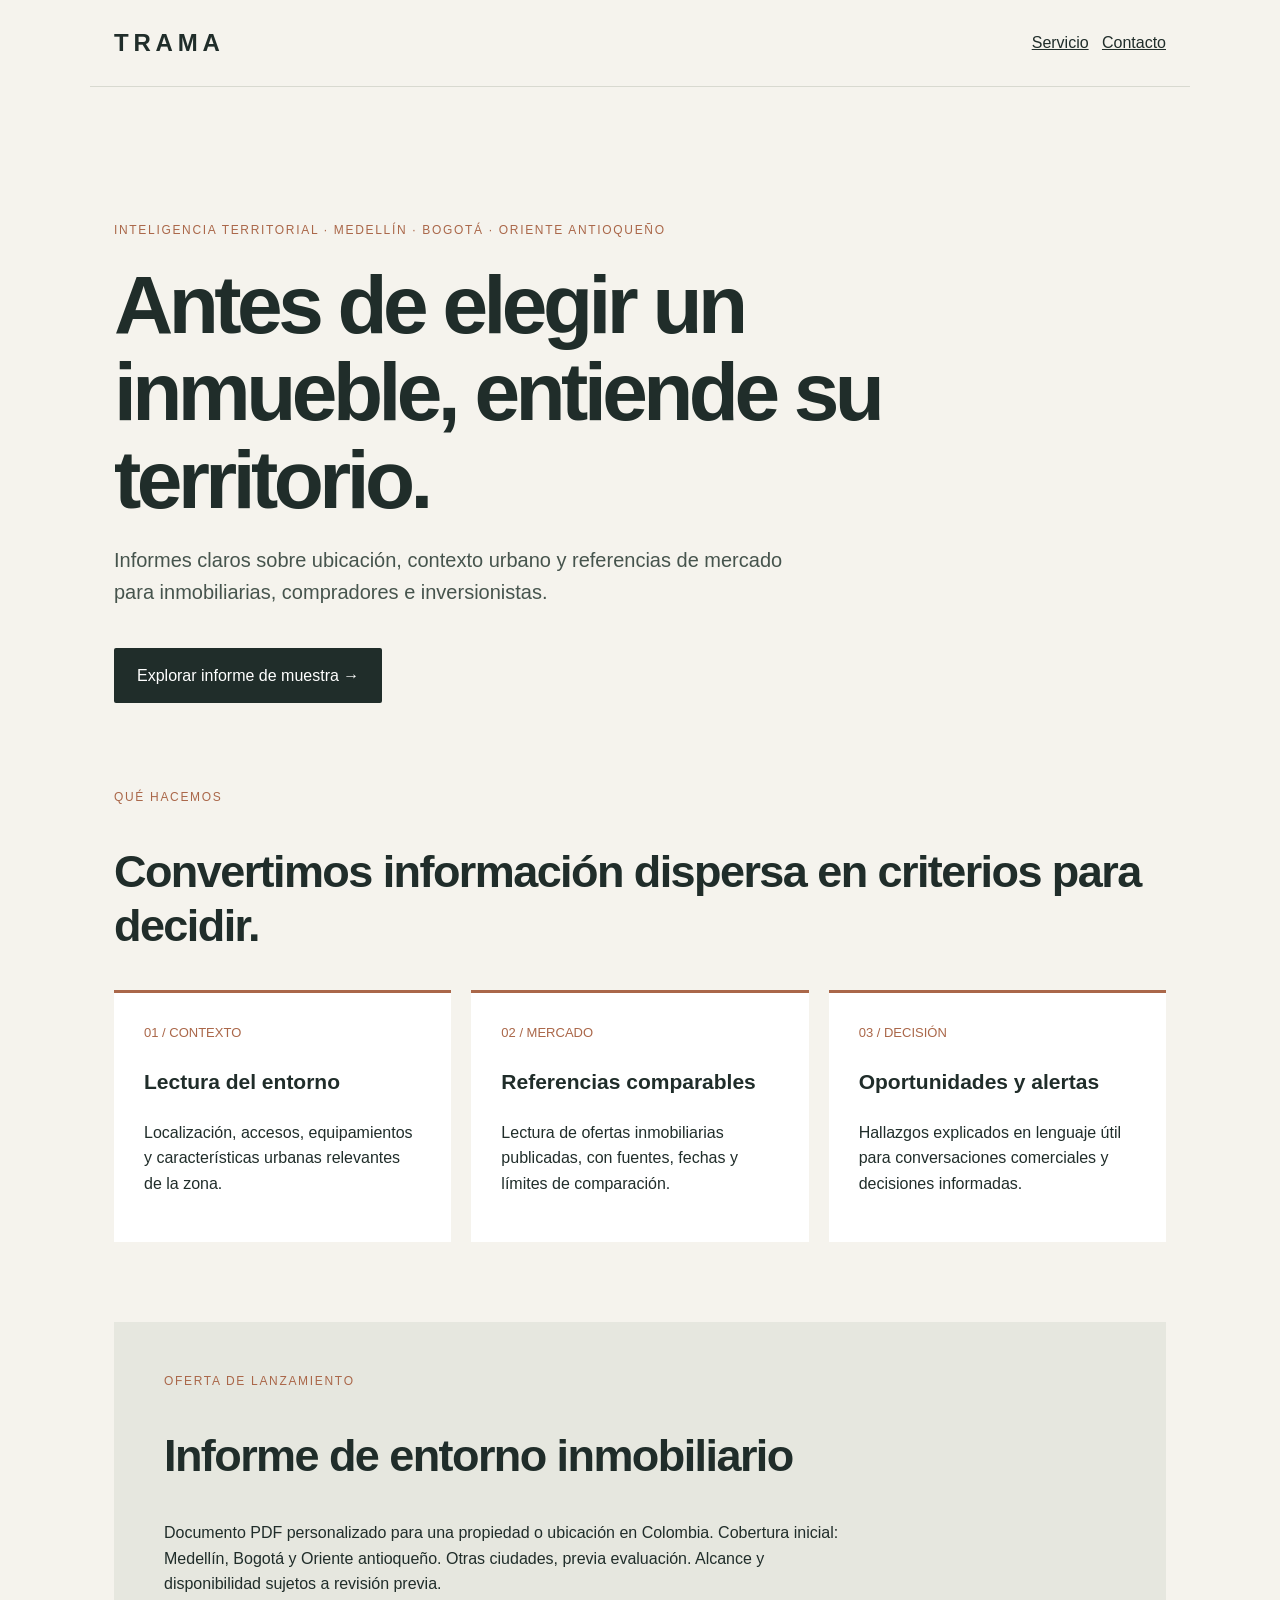
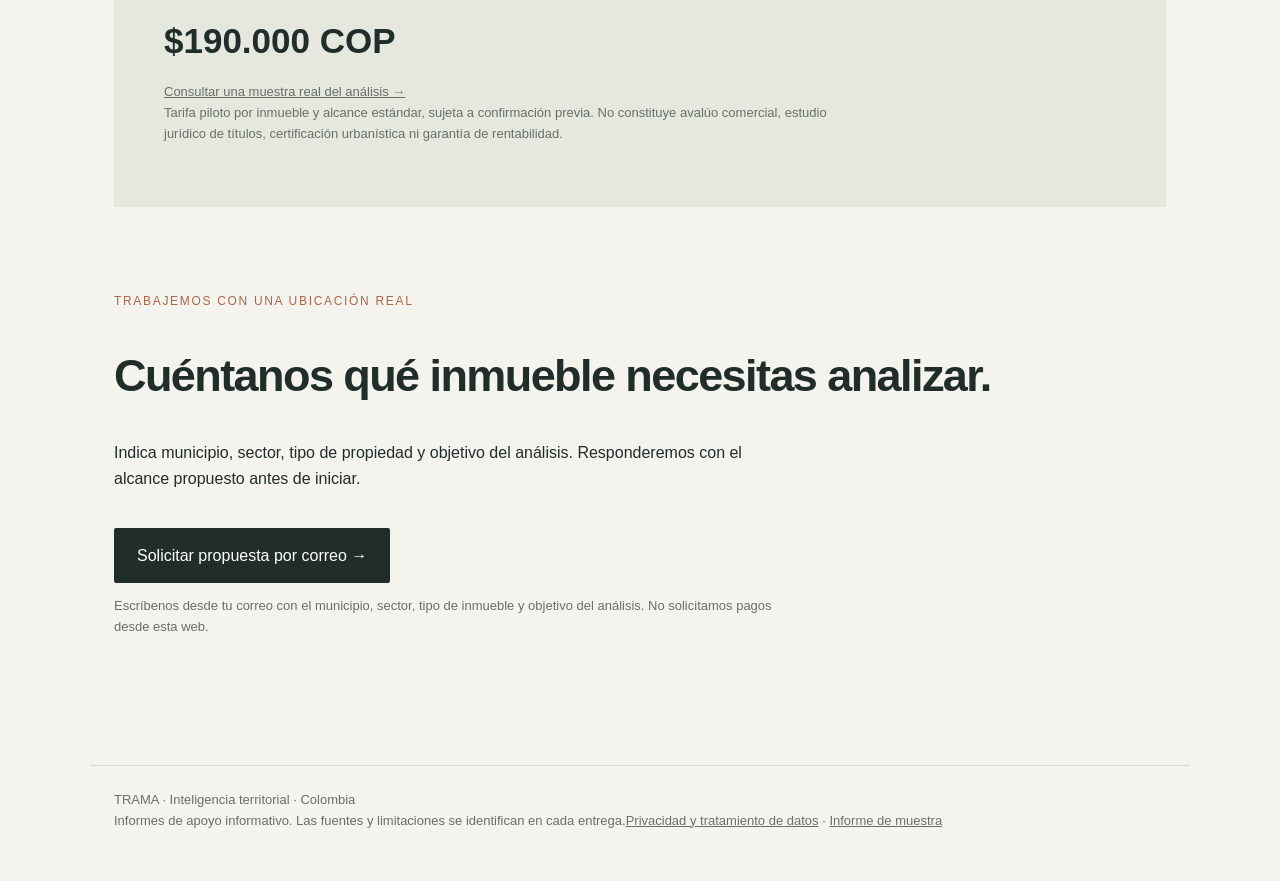
==== commit b6867d3d: "Expand TRAMA commercial coverage to Medellin Bogota and Oriente antioqueno" ====
--- a/trama-site/index.html
+++ b/trama-site/index.html
@@ -1 +1 @@
-<!doctype html><html lang="es"><head><meta charset="utf-8"><meta name="viewport" content="width=device-width,initial-scale=1"><meta name="theme-color" content="#202d2a"><meta name="robots" content="index,follow"><meta property="og:title" content="TRAMA — Inteligencia territorial"><meta property="og:description" content="Informes de entorno y contexto inmobiliario en el Oriente antioqueño."><meta property="og:type" content="website"><meta property="og:url" content="https://trama-territorial.onrender.com/"><meta name="description" content="TRAMA: informes de entorno y análisis territorial para decisiones inmobiliarias en el Oriente antioqueño."><title>TRAMA — Inteligencia territorial</title><style>:root{--ink:#202d2a;--muted:#66716a;--bg:#f5f3ed;--accent:#aa6749}*{box-sizing:border-box}body{margin:0;background:var(--bg);color:var(--ink);font-family:Arial,Helvetica,sans-serif;line-height:1.6}header,main,footer{max-width:1100px;margin:auto;padding:24px}header{display:flex;justify-content:space-between;align-items:center;border-bottom:1px solid #d8d9d0}a{color:inherit}.logo{font-weight:800;font-size:24px;letter-spacing:.2em;text-decoration:none}.tag{font-size:12px;letter-spacing:.14em;text-transform:uppercase;color:var(--accent)}.hero{padding:110px 0 85px;max-width:830px}h1{font-size:clamp(42px,7vw,82px);line-height:1.07;letter-spacing:-.055em;margin:20px 0}h2{font-size:clamp(30px,4vw,45px);line-height:1.2;letter-spacing:-.035em}p{max-width:680px}.lead{font-size:20px;color:#46544d}.button{display:inline-block;background:var(--ink);color:white;padding:15px 23px;text-decoration:none;margin-top:20px;border-radius:2px}.grid{display:grid;grid-template-columns:repeat(3,1fr);gap:20px;margin:30px 0 80px}.card{padding:30px;background:#fff;border-top:3px solid var(--accent)}.card h3{font-size:21px}.number{color:var(--accent);font-size:13px}.panel{padding:50px;background:#e6e7df;margin:50px 0}.price{font-size:35px;font-weight:bold}.note{font-size:13px;color:var(--muted)}footer{border-top:1px solid #d8d9d0;font-size:13px;color:var(--muted);padding-bottom:50px}@media(max-width:700px){.grid{grid-template-columns:1fr}.hero{padding:70px 0}.panel{padding:25px}header nav{font-size:13px}}</style></head><body><header><a class="logo" href="/">TRAMA</a><nav><a href="#servicio">Servicio</a> &nbsp; <a href="#contacto">Contacto</a></nav></header><main><section class="hero"><div class="tag">Inteligencia territorial · Oriente antioqueño</div><h1>Antes de elegir un inmueble, entiende su territorio.</h1><p class="lead">Informes claros sobre ubicación, contexto urbano y referencias de mercado para inmobiliarias, compradores e inversionistas.</p><a class="button" href="muestra.html">Explorar informe de muestra →</a></section><section id="servicio"><div class="tag">Qué hacemos</div><h2>Convertimos información dispersa en criterios para decidir.</h2><div class="grid"><article class="card"><div class="number">01 / CONTEXTO</div><h3>Lectura del entorno</h3><p>Localización, accesos, equipamientos y características urbanas relevantes de la zona.</p></article><article class="card"><div class="number">02 / MERCADO</div><h3>Referencias comparables</h3><p>Lectura de ofertas inmobiliarias publicadas, con fuentes, fechas y límites de comparación.</p></article><article class="card"><div class="number">03 / DECISIÓN</div><h3>Oportunidades y alertas</h3><p>Hallazgos explicados en lenguaje útil para conversaciones comerciales y decisiones informadas.</p></article></div></section><section class="panel"><div class="tag">Oferta de lanzamiento</div><h2>Informe de entorno inmobiliario</h2><p>Documento PDF personalizado para una propiedad o ubicación del Oriente antioqueño. Alcance y disponibilidad sujetos a revisión previa.</p><div class="price">$190.000 COP</div><p class="note"><a href="muestra.html">Consultar una muestra real del análisis →</a><br>Tarifa piloto por inmueble y alcance estándar, sujeta a confirmación previa. No constituye avalúo comercial, estudio jurídico de títulos, certificación urbanística ni garantía de rentabilidad.</p></section><section id="contacto" style="padding:35px 0 90px"><div class="tag">Trabajemos con una ubicación real</div><h2>Cuéntanos qué inmueble necesitas analizar.</h2><p>Indica municipio, sector, tipo de propiedad y objetivo del análisis. Responderemos con el alcance propuesto antes de iniciar.</p><a class="button" href="mailto:trama.territorial@outlook.com?subject=Solicitud%20de%20informe%20territorial%20-%20TRAMA&body=Municipio%3A%0ASector%3A%0ATipo%20de%20inmueble%3A%0AObjetivo%20del%20an%C3%A1lisis%3A%0A">Solicitar propuesta por correo →</a><p class="note">Escríbenos desde tu correo con el municipio, sector, tipo de inmueble y objetivo del análisis. No solicitamos pagos desde esta web.</p></section></main><footer>TRAMA · Inteligencia territorial · Colombia<br>Informes de apoyo informativo. Las fuentes y limitaciones se identifican en cada entrega.<a href="privacidad.html">Privacidad y tratamiento de datos</a> · <a href="muestra.html">Informe de muestra</a></footer></body></html>+<!doctype html><html lang="es"><head><meta charset="utf-8"><meta name="viewport" content="width=device-width,initial-scale=1"><meta name="theme-color" content="#202d2a"><meta name="robots" content="index,follow"><meta property="og:title" content="TRAMA — Inteligencia territorial"><meta property="og:description" content="Informes de entorno y contexto inmobiliario en el Colombia."><meta property="og:type" content="website"><meta property="og:url" content="https://trama-territorial.onrender.com/"><meta name="description" content="TRAMA: informes de entorno y análisis territorial para decisiones inmobiliarias en el Colombia."><title>TRAMA — Inteligencia territorial</title><style>:root{--ink:#202d2a;--muted:#66716a;--bg:#f5f3ed;--accent:#aa6749}*{box-sizing:border-box}body{margin:0;background:var(--bg);color:var(--ink);font-family:Arial,Helvetica,sans-serif;line-height:1.6}header,main,footer{max-width:1100px;margin:auto;padding:24px}header{display:flex;justify-content:space-between;align-items:center;border-bottom:1px solid #d8d9d0}a{color:inherit}.logo{font-weight:800;font-size:24px;letter-spacing:.2em;text-decoration:none}.tag{font-size:12px;letter-spacing:.14em;text-transform:uppercase;color:var(--accent)}.hero{padding:110px 0 85px;max-width:830px}h1{font-size:clamp(42px,7vw,82px);line-height:1.07;letter-spacing:-.055em;margin:20px 0}h2{font-size:clamp(30px,4vw,45px);line-height:1.2;letter-spacing:-.035em}p{max-width:680px}.lead{font-size:20px;color:#46544d}.button{display:inline-block;background:var(--ink);color:white;padding:15px 23px;text-decoration:none;margin-top:20px;border-radius:2px}.grid{display:grid;grid-template-columns:repeat(3,1fr);gap:20px;margin:30px 0 80px}.card{padding:30px;background:#fff;border-top:3px solid var(--accent)}.card h3{font-size:21px}.number{color:var(--accent);font-size:13px}.panel{padding:50px;background:#e6e7df;margin:50px 0}.price{font-size:35px;font-weight:bold}.note{font-size:13px;color:var(--muted)}footer{border-top:1px solid #d8d9d0;font-size:13px;color:var(--muted);padding-bottom:50px}@media(max-width:700px){.grid{grid-template-columns:1fr}.hero{padding:70px 0}.panel{padding:25px}header nav{font-size:13px}}</style></head><body><header><a class="logo" href="/">TRAMA</a><nav><a href="#servicio">Servicio</a> &nbsp; <a href="#contacto">Contacto</a></nav></header><main><section class="hero"><div class="tag">Inteligencia territorial · Medellín · Bogotá · Oriente antioqueño</div><h1>Antes de elegir un inmueble, entiende su territorio.</h1><p class="lead">Informes claros sobre ubicación, contexto urbano y referencias de mercado para inmobiliarias, compradores e inversionistas.</p><a class="button" href="muestra.html">Explorar informe de muestra →</a></section><section id="servicio"><div class="tag">Qué hacemos</div><h2>Convertimos información dispersa en criterios para decidir.</h2><div class="grid"><article class="card"><div class="number">01 / CONTEXTO</div><h3>Lectura del entorno</h3><p>Localización, accesos, equipamientos y características urbanas relevantes de la zona.</p></article><article class="card"><div class="number">02 / MERCADO</div><h3>Referencias comparables</h3><p>Lectura de ofertas inmobiliarias publicadas, con fuentes, fechas y límites de comparación.</p></article><article class="card"><div class="number">03 / DECISIÓN</div><h3>Oportunidades y alertas</h3><p>Hallazgos explicados en lenguaje útil para conversaciones comerciales y decisiones informadas.</p></article></div></section><section class="panel"><div class="tag">Oferta de lanzamiento</div><h2>Informe de entorno inmobiliario</h2><p>Documento PDF personalizado para una propiedad o ubicación en Colombia. Cobertura inicial: Medellín, Bogotá y Oriente antioqueño. Otras ciudades, previa evaluación. Alcance y disponibilidad sujetos a revisión previa.</p><div class="price">$190.000 COP</div><p class="note"><a href="muestra.html">Consultar una muestra real del análisis →</a><br>Tarifa piloto por inmueble y alcance estándar, sujeta a confirmación previa. No constituye avalúo comercial, estudio jurídico de títulos, certificación urbanística ni garantía de rentabilidad.</p></section><section id="contacto" style="padding:35px 0 90px"><div class="tag">Trabajemos con una ubicación real</div><h2>Cuéntanos qué inmueble necesitas analizar.</h2><p>Indica municipio, sector, tipo de propiedad y objetivo del análisis. Responderemos con el alcance propuesto antes de iniciar.</p><a class="button" href="mailto:trama.territorial@outlook.com?subject=Solicitud%20de%20informe%20territorial%20-%20TRAMA&body=Municipio%3A%0ASector%3A%0ATipo%20de%20inmueble%3A%0AObjetivo%20del%20an%C3%A1lisis%3A%0A">Solicitar propuesta por correo →</a><p class="note">Escríbenos desde tu correo con el municipio, sector, tipo de inmueble y objetivo del análisis. No solicitamos pagos desde esta web.</p></section></main><footer>TRAMA · Inteligencia territorial · Colombia<br>Informes de apoyo informativo. Las fuentes y limitaciones se identifican en cada entrega.<a href="privacidad.html">Privacidad y tratamiento de datos</a> · <a href="muestra.html">Informe de muestra</a></footer></body></html>
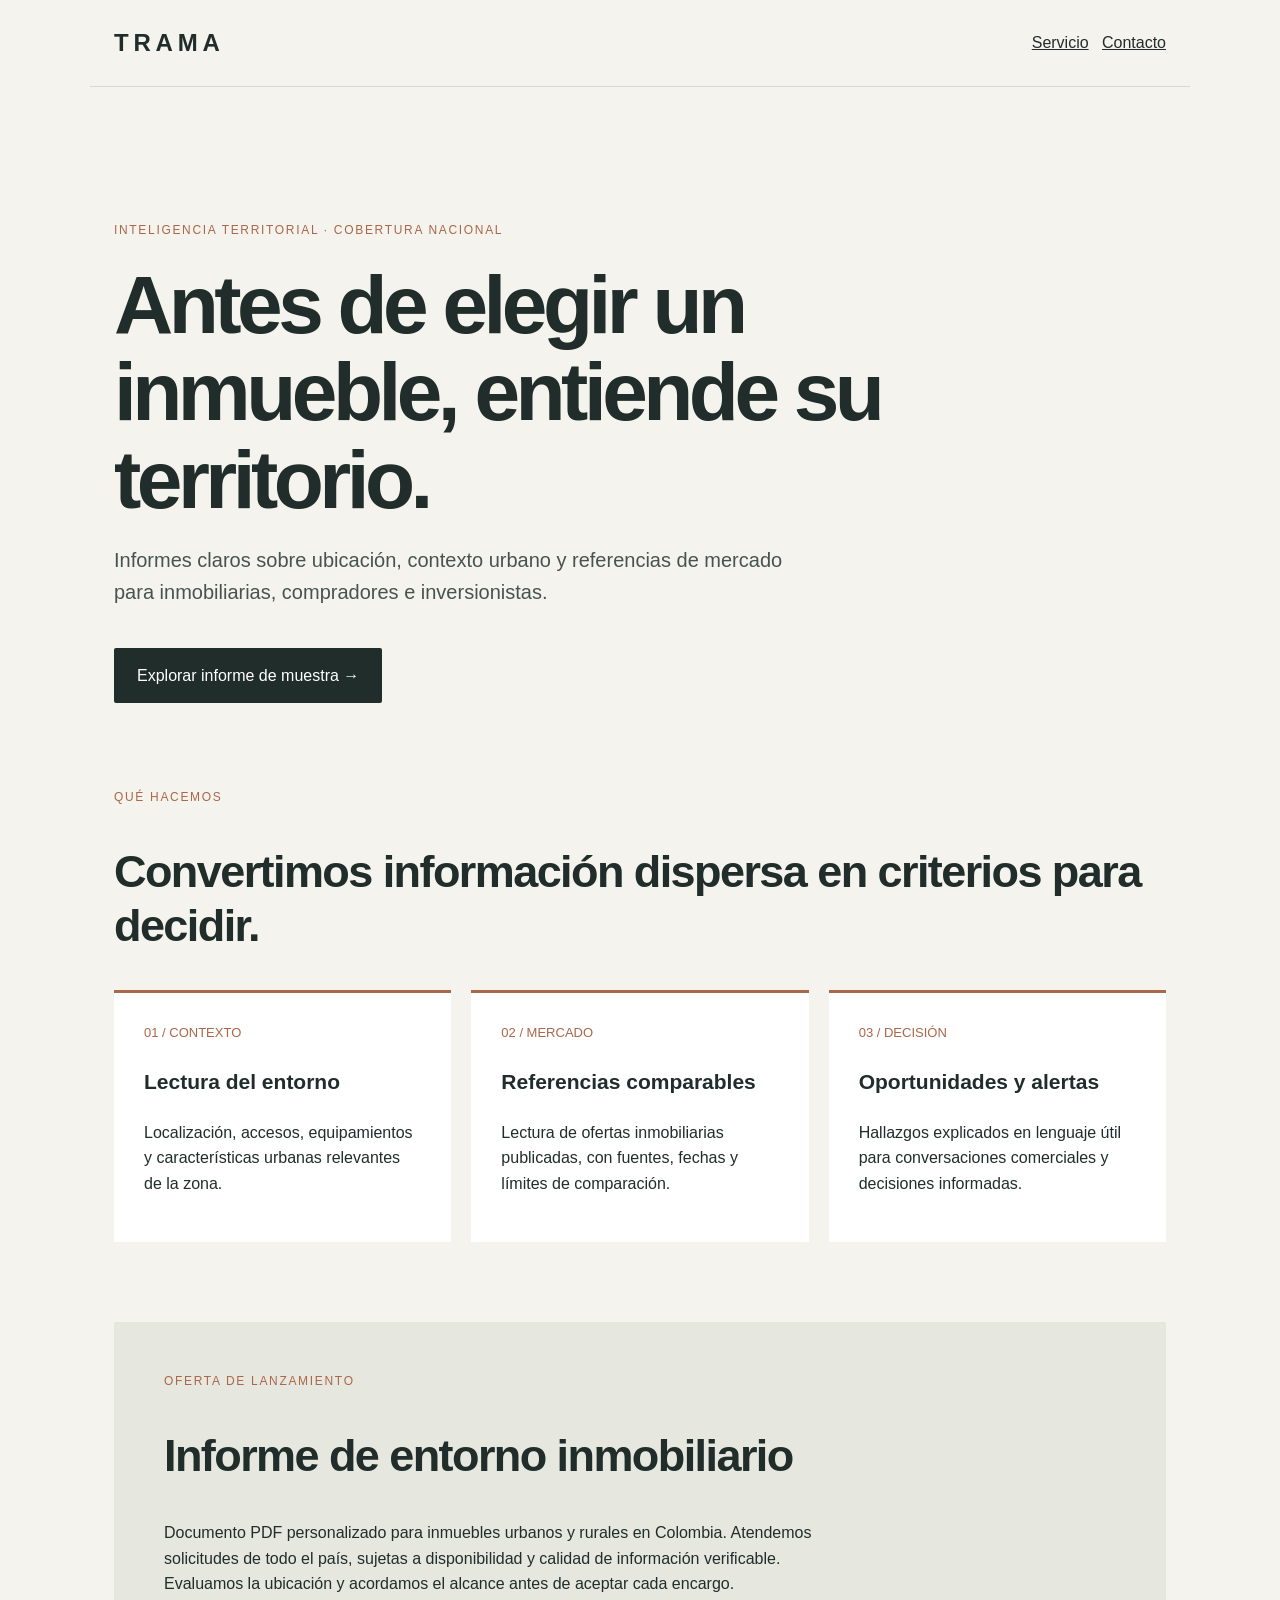
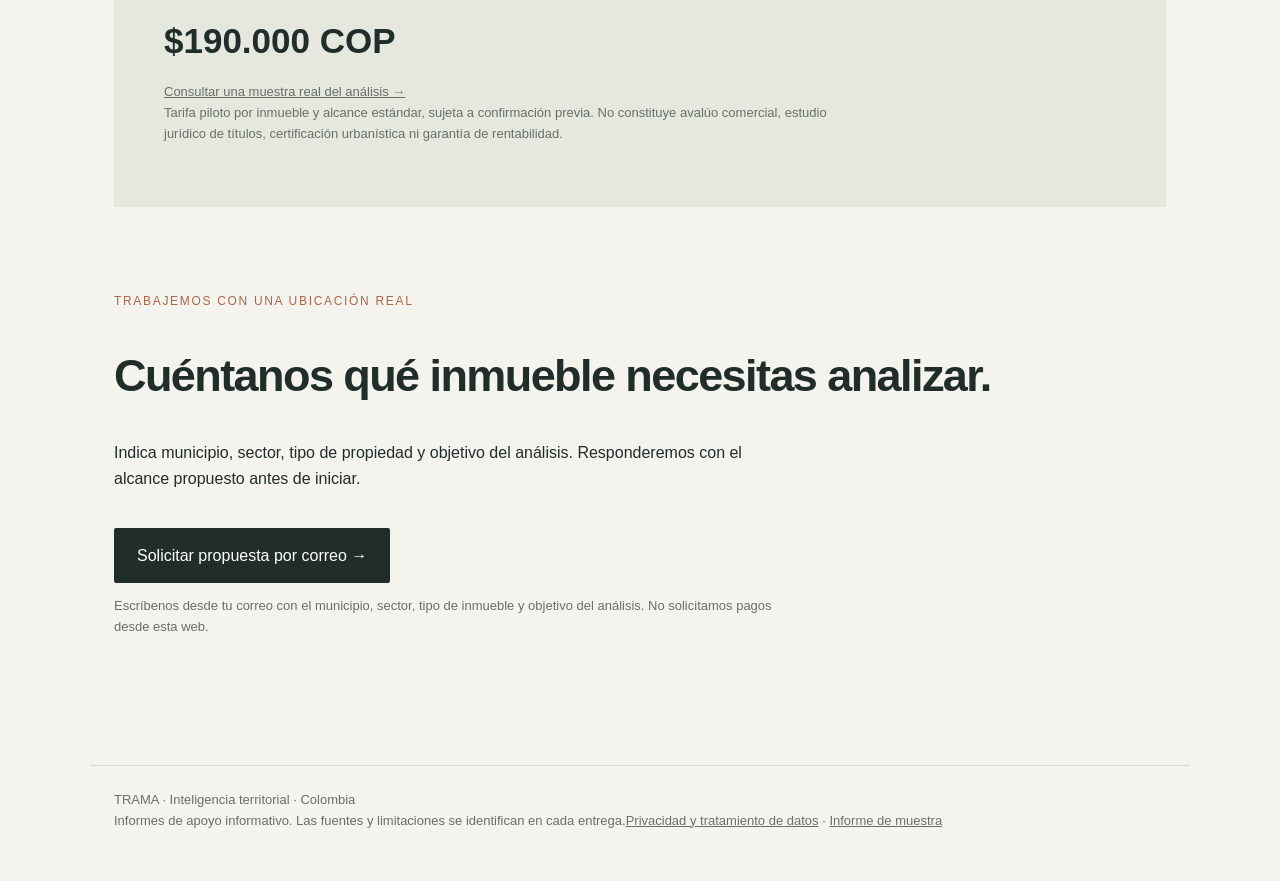
==== commit 1e870c16: "Present TRAMA as nationwide Colombia service with feasibility review" ====
--- a/trama-site/index.html
+++ b/trama-site/index.html
@@ -1 +1 @@
-<!doctype html><html lang="es"><head><meta charset="utf-8"><meta name="viewport" content="width=device-width,initial-scale=1"><meta name="theme-color" content="#202d2a"><meta name="robots" content="index,follow"><meta property="og:title" content="TRAMA — Inteligencia territorial"><meta property="og:description" content="Informes de entorno y contexto inmobiliario en el Colombia."><meta property="og:type" content="website"><meta property="og:url" content="https://trama-territorial.onrender.com/"><meta name="description" content="TRAMA: informes de entorno y análisis territorial para decisiones inmobiliarias en el Colombia."><title>TRAMA — Inteligencia territorial</title><style>:root{--ink:#202d2a;--muted:#66716a;--bg:#f5f3ed;--accent:#aa6749}*{box-sizing:border-box}body{margin:0;background:var(--bg);color:var(--ink);font-family:Arial,Helvetica,sans-serif;line-height:1.6}header,main,footer{max-width:1100px;margin:auto;padding:24px}header{display:flex;justify-content:space-between;align-items:center;border-bottom:1px solid #d8d9d0}a{color:inherit}.logo{font-weight:800;font-size:24px;letter-spacing:.2em;text-decoration:none}.tag{font-size:12px;letter-spacing:.14em;text-transform:uppercase;color:var(--accent)}.hero{padding:110px 0 85px;max-width:830px}h1{font-size:clamp(42px,7vw,82px);line-height:1.07;letter-spacing:-.055em;margin:20px 0}h2{font-size:clamp(30px,4vw,45px);line-height:1.2;letter-spacing:-.035em}p{max-width:680px}.lead{font-size:20px;color:#46544d}.button{display:inline-block;background:var(--ink);color:white;padding:15px 23px;text-decoration:none;margin-top:20px;border-radius:2px}.grid{display:grid;grid-template-columns:repeat(3,1fr);gap:20px;margin:30px 0 80px}.card{padding:30px;background:#fff;border-top:3px solid var(--accent)}.card h3{font-size:21px}.number{color:var(--accent);font-size:13px}.panel{padding:50px;background:#e6e7df;margin:50px 0}.price{font-size:35px;font-weight:bold}.note{font-size:13px;color:var(--muted)}footer{border-top:1px solid #d8d9d0;font-size:13px;color:var(--muted);padding-bottom:50px}@media(max-width:700px){.grid{grid-template-columns:1fr}.hero{padding:70px 0}.panel{padding:25px}header nav{font-size:13px}}</style></head><body><header><a class="logo" href="/">TRAMA</a><nav><a href="#servicio">Servicio</a> &nbsp; <a href="#contacto">Contacto</a></nav></header><main><section class="hero"><div class="tag">Inteligencia territorial · Medellín · Bogotá · Oriente antioqueño</div><h1>Antes de elegir un inmueble, entiende su territorio.</h1><p class="lead">Informes claros sobre ubicación, contexto urbano y referencias de mercado para inmobiliarias, compradores e inversionistas.</p><a class="button" href="muestra.html">Explorar informe de muestra →</a></section><section id="servicio"><div class="tag">Qué hacemos</div><h2>Convertimos información dispersa en criterios para decidir.</h2><div class="grid"><article class="card"><div class="number">01 / CONTEXTO</div><h3>Lectura del entorno</h3><p>Localización, accesos, equipamientos y características urbanas relevantes de la zona.</p></article><article class="card"><div class="number">02 / MERCADO</div><h3>Referencias comparables</h3><p>Lectura de ofertas inmobiliarias publicadas, con fuentes, fechas y límites de comparación.</p></article><article class="card"><div class="number">03 / DECISIÓN</div><h3>Oportunidades y alertas</h3><p>Hallazgos explicados en lenguaje útil para conversaciones comerciales y decisiones informadas.</p></article></div></section><section class="panel"><div class="tag">Oferta de lanzamiento</div><h2>Informe de entorno inmobiliario</h2><p>Documento PDF personalizado para una propiedad o ubicación en Colombia. Cobertura inicial: Medellín, Bogotá y Oriente antioqueño. Otras ciudades, previa evaluación. Alcance y disponibilidad sujetos a revisión previa.</p><div class="price">$190.000 COP</div><p class="note"><a href="muestra.html">Consultar una muestra real del análisis →</a><br>Tarifa piloto por inmueble y alcance estándar, sujeta a confirmación previa. No constituye avalúo comercial, estudio jurídico de títulos, certificación urbanística ni garantía de rentabilidad.</p></section><section id="contacto" style="padding:35px 0 90px"><div class="tag">Trabajemos con una ubicación real</div><h2>Cuéntanos qué inmueble necesitas analizar.</h2><p>Indica municipio, sector, tipo de propiedad y objetivo del análisis. Responderemos con el alcance propuesto antes de iniciar.</p><a class="button" href="mailto:trama.territorial@outlook.com?subject=Solicitud%20de%20informe%20territorial%20-%20TRAMA&body=Municipio%3A%0ASector%3A%0ATipo%20de%20inmueble%3A%0AObjetivo%20del%20an%C3%A1lisis%3A%0A">Solicitar propuesta por correo →</a><p class="note">Escríbenos desde tu correo con el municipio, sector, tipo de inmueble y objetivo del análisis. No solicitamos pagos desde esta web.</p></section></main><footer>TRAMA · Inteligencia territorial · Colombia<br>Informes de apoyo informativo. Las fuentes y limitaciones se identifican en cada entrega.<a href="privacidad.html">Privacidad y tratamiento de datos</a> · <a href="muestra.html">Informe de muestra</a></footer></body></html>+<!doctype html><html lang="es"><head><meta charset="utf-8"><meta name="viewport" content="width=device-width,initial-scale=1"><meta name="theme-color" content="#202d2a"><meta name="robots" content="index,follow"><meta property="og:title" content="TRAMA — Inteligencia territorial"><meta property="og:description" content="Informes de entorno y contexto inmobiliario en el Colombia."><meta property="og:type" content="website"><meta property="og:url" content="https://trama-territorial.onrender.com/"><meta name="description" content="TRAMA: informes de entorno y análisis territorial para decisiones inmobiliarias en el Colombia."><title>TRAMA — Inteligencia territorial</title><style>:root{--ink:#202d2a;--muted:#66716a;--bg:#f5f3ed;--accent:#aa6749}*{box-sizing:border-box}body{margin:0;background:var(--bg);color:var(--ink);font-family:Arial,Helvetica,sans-serif;line-height:1.6}header,main,footer{max-width:1100px;margin:auto;padding:24px}header{display:flex;justify-content:space-between;align-items:center;border-bottom:1px solid #d8d9d0}a{color:inherit}.logo{font-weight:800;font-size:24px;letter-spacing:.2em;text-decoration:none}.tag{font-size:12px;letter-spacing:.14em;text-transform:uppercase;color:var(--accent)}.hero{padding:110px 0 85px;max-width:830px}h1{font-size:clamp(42px,7vw,82px);line-height:1.07;letter-spacing:-.055em;margin:20px 0}h2{font-size:clamp(30px,4vw,45px);line-height:1.2;letter-spacing:-.035em}p{max-width:680px}.lead{font-size:20px;color:#46544d}.button{display:inline-block;background:var(--ink);color:white;padding:15px 23px;text-decoration:none;margin-top:20px;border-radius:2px}.grid{display:grid;grid-template-columns:repeat(3,1fr);gap:20px;margin:30px 0 80px}.card{padding:30px;background:#fff;border-top:3px solid var(--accent)}.card h3{font-size:21px}.number{color:var(--accent);font-size:13px}.panel{padding:50px;background:#e6e7df;margin:50px 0}.price{font-size:35px;font-weight:bold}.note{font-size:13px;color:var(--muted)}footer{border-top:1px solid #d8d9d0;font-size:13px;color:var(--muted);padding-bottom:50px}@media(max-width:700px){.grid{grid-template-columns:1fr}.hero{padding:70px 0}.panel{padding:25px}header nav{font-size:13px}}</style></head><body><header><a class="logo" href="/">TRAMA</a><nav><a href="#servicio">Servicio</a> &nbsp; <a href="#contacto">Contacto</a></nav></header><main><section class="hero"><div class="tag">Inteligencia territorial · Cobertura nacional</div><h1>Antes de elegir un inmueble, entiende su territorio.</h1><p class="lead">Informes claros sobre ubicación, contexto urbano y referencias de mercado para inmobiliarias, compradores e inversionistas.</p><a class="button" href="muestra.html">Explorar informe de muestra →</a></section><section id="servicio"><div class="tag">Qué hacemos</div><h2>Convertimos información dispersa en criterios para decidir.</h2><div class="grid"><article class="card"><div class="number">01 / CONTEXTO</div><h3>Lectura del entorno</h3><p>Localización, accesos, equipamientos y características urbanas relevantes de la zona.</p></article><article class="card"><div class="number">02 / MERCADO</div><h3>Referencias comparables</h3><p>Lectura de ofertas inmobiliarias publicadas, con fuentes, fechas y límites de comparación.</p></article><article class="card"><div class="number">03 / DECISIÓN</div><h3>Oportunidades y alertas</h3><p>Hallazgos explicados en lenguaje útil para conversaciones comerciales y decisiones informadas.</p></article></div></section><section class="panel"><div class="tag">Oferta de lanzamiento</div><h2>Informe de entorno inmobiliario</h2><p>Documento PDF personalizado para inmuebles urbanos y rurales en Colombia. Atendemos solicitudes de todo el país, sujetas a disponibilidad y calidad de información verificable. Evaluamos la ubicación y acordamos el alcance antes de aceptar cada encargo.</p><div class="price">$190.000 COP</div><p class="note"><a href="muestra.html">Consultar una muestra real del análisis →</a><br>Tarifa piloto por inmueble y alcance estándar, sujeta a confirmación previa. No constituye avalúo comercial, estudio jurídico de títulos, certificación urbanística ni garantía de rentabilidad.</p></section><section id="contacto" style="padding:35px 0 90px"><div class="tag">Trabajemos con una ubicación real</div><h2>Cuéntanos qué inmueble necesitas analizar.</h2><p>Indica municipio, sector, tipo de propiedad y objetivo del análisis. Responderemos con el alcance propuesto antes de iniciar.</p><a class="button" href="mailto:trama.territorial@outlook.com?subject=Solicitud%20de%20informe%20territorial%20-%20TRAMA&body=Municipio%3A%0ASector%3A%0ATipo%20de%20inmueble%3A%0AObjetivo%20del%20an%C3%A1lisis%3A%0A">Solicitar propuesta por correo →</a><p class="note">Escríbenos desde tu correo con el municipio, sector, tipo de inmueble y objetivo del análisis. No solicitamos pagos desde esta web.</p></section></main><footer>TRAMA · Inteligencia territorial · Colombia<br>Informes de apoyo informativo. Las fuentes y limitaciones se identifican en cada entrega.<a href="privacidad.html">Privacidad y tratamiento de datos</a> · <a href="muestra.html">Informe de muestra</a></footer></body></html>
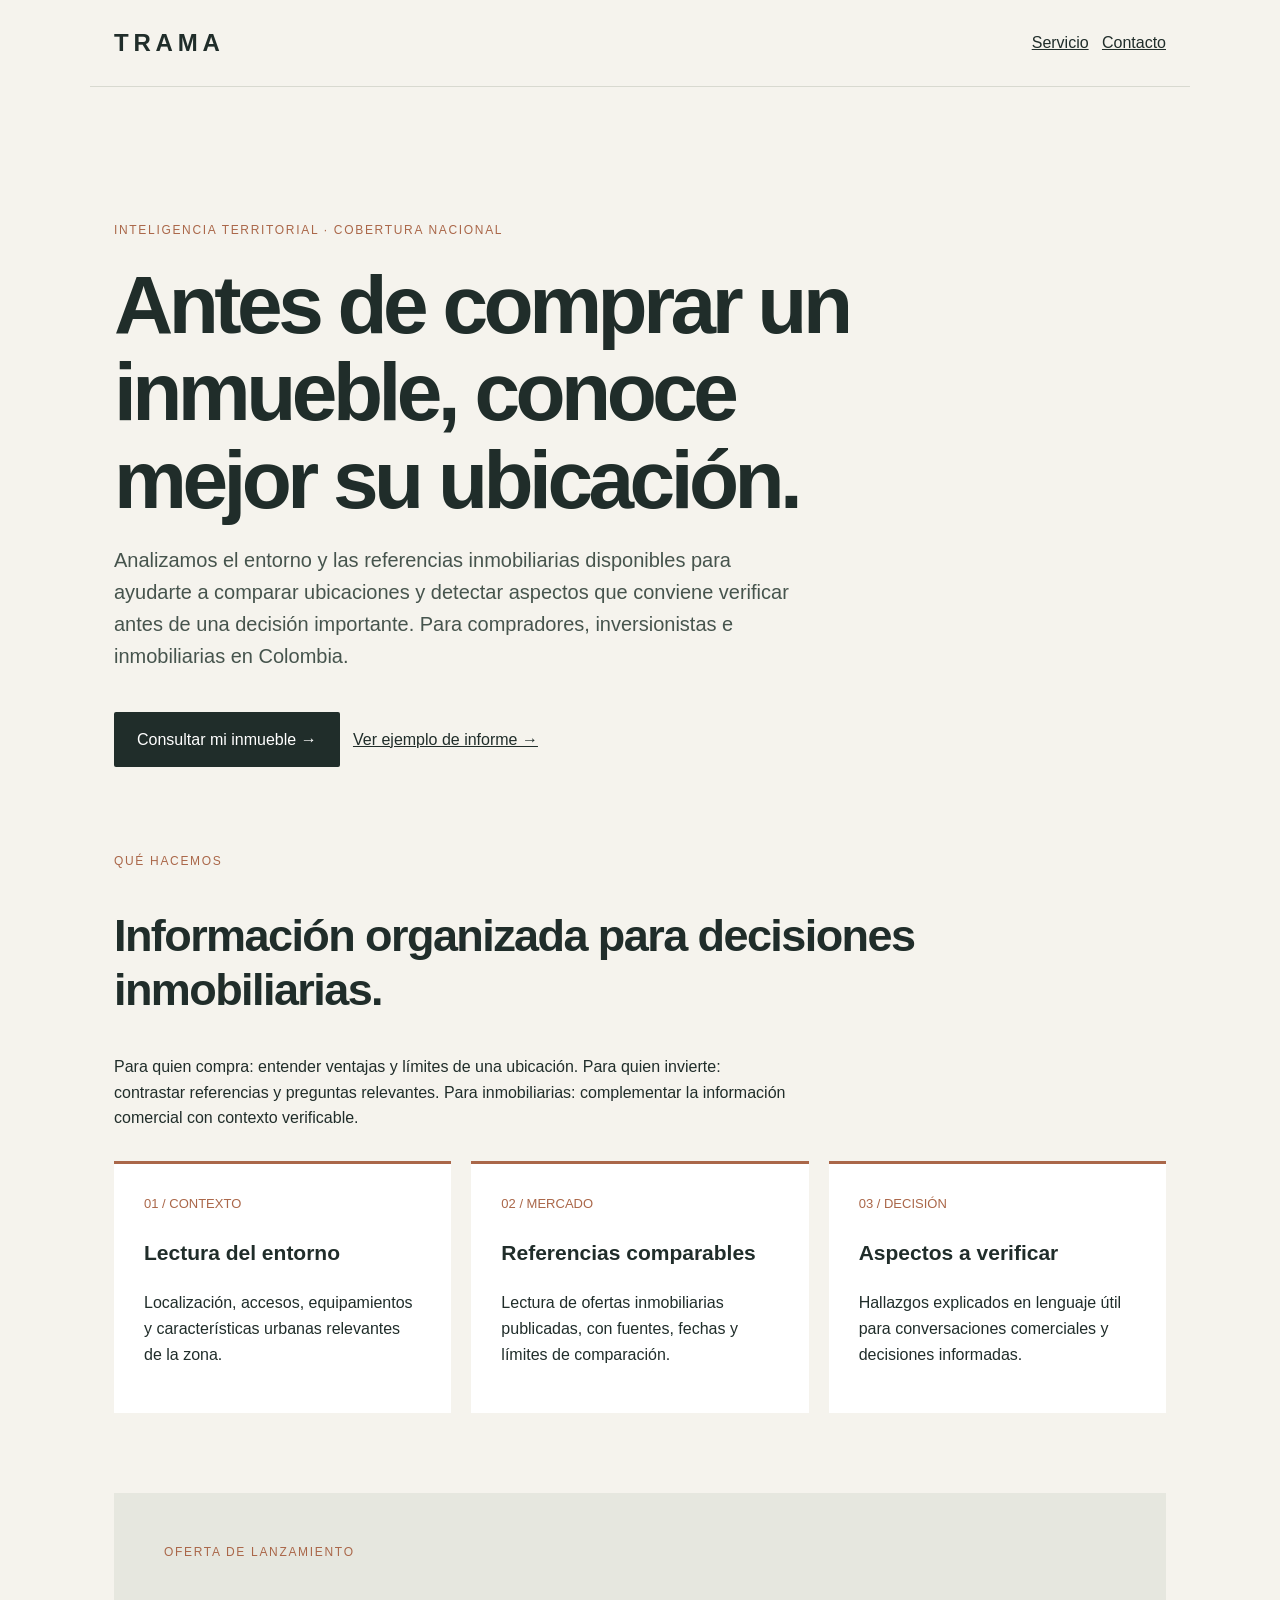
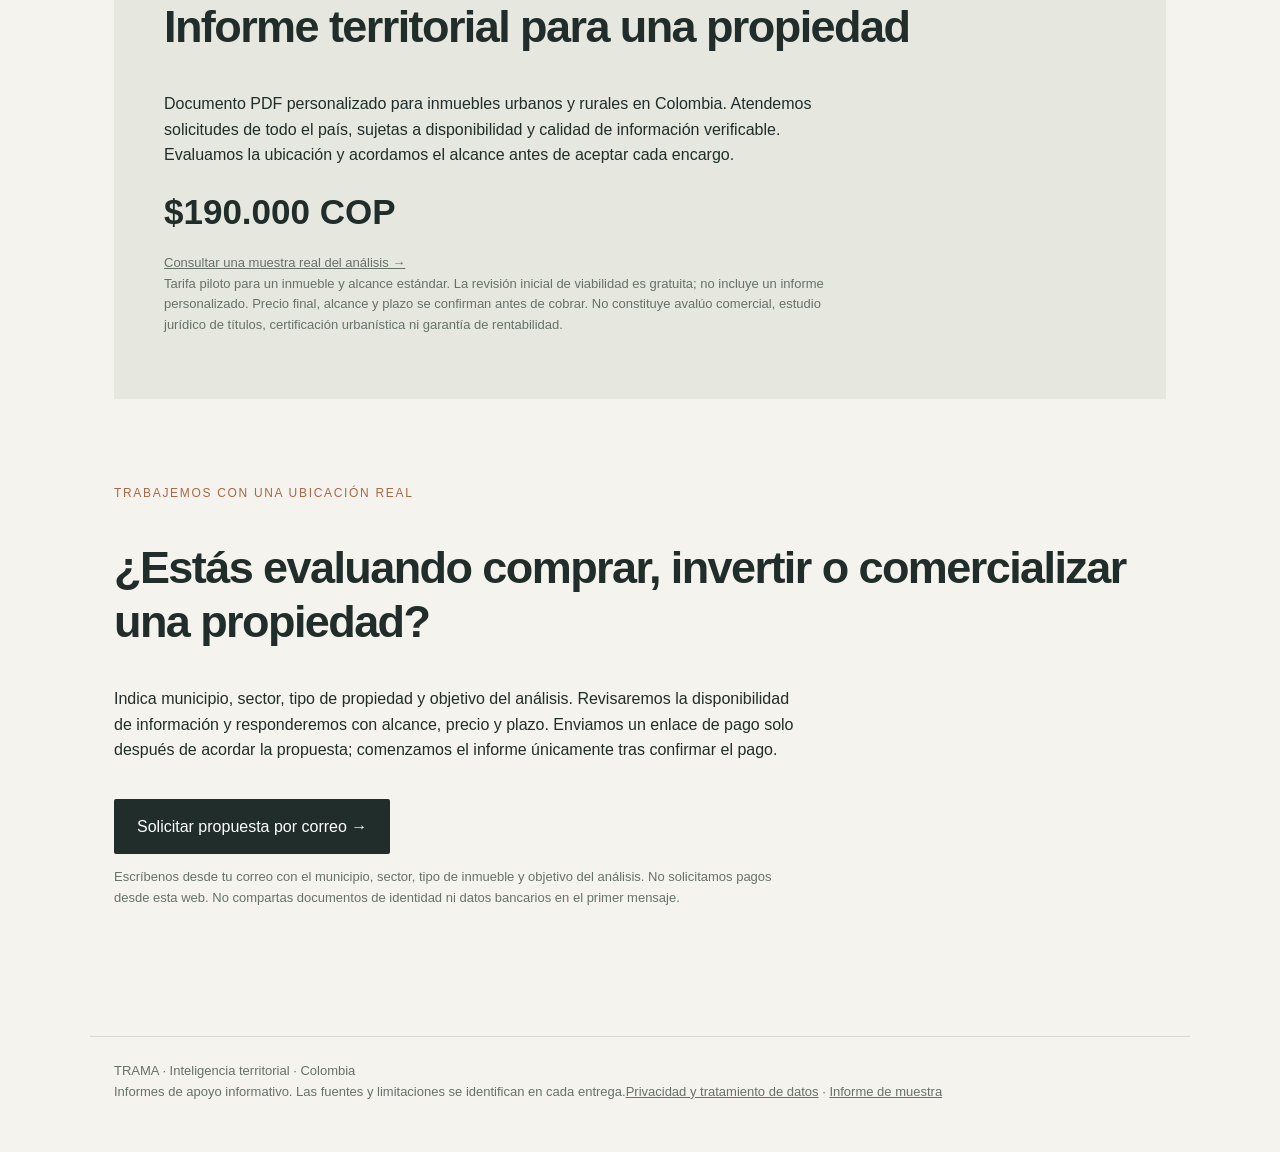
==== commit b72d362b: "Improve TRAMA buyer conversion copy and prepaid order flow" ====
--- a/trama-site/index.html
+++ b/trama-site/index.html
@@ -1 +1 @@
-<!doctype html><html lang="es"><head><meta charset="utf-8"><meta name="viewport" content="width=device-width,initial-scale=1"><meta name="theme-color" content="#202d2a"><meta name="robots" content="index,follow"><meta property="og:title" content="TRAMA — Inteligencia territorial"><meta property="og:description" content="Informes de entorno y contexto inmobiliario en el Colombia."><meta property="og:type" content="website"><meta property="og:url" content="https://trama-territorial.onrender.com/"><meta name="description" content="TRAMA: informes de entorno y análisis territorial para decisiones inmobiliarias en el Colombia."><title>TRAMA — Inteligencia territorial</title><style>:root{--ink:#202d2a;--muted:#66716a;--bg:#f5f3ed;--accent:#aa6749}*{box-sizing:border-box}body{margin:0;background:var(--bg);color:var(--ink);font-family:Arial,Helvetica,sans-serif;line-height:1.6}header,main,footer{max-width:1100px;margin:auto;padding:24px}header{display:flex;justify-content:space-between;align-items:center;border-bottom:1px solid #d8d9d0}a{color:inherit}.logo{font-weight:800;font-size:24px;letter-spacing:.2em;text-decoration:none}.tag{font-size:12px;letter-spacing:.14em;text-transform:uppercase;color:var(--accent)}.hero{padding:110px 0 85px;max-width:830px}h1{font-size:clamp(42px,7vw,82px);line-height:1.07;letter-spacing:-.055em;margin:20px 0}h2{font-size:clamp(30px,4vw,45px);line-height:1.2;letter-spacing:-.035em}p{max-width:680px}.lead{font-size:20px;color:#46544d}.button{display:inline-block;background:var(--ink);color:white;padding:15px 23px;text-decoration:none;margin-top:20px;border-radius:2px}.grid{display:grid;grid-template-columns:repeat(3,1fr);gap:20px;margin:30px 0 80px}.card{padding:30px;background:#fff;border-top:3px solid var(--accent)}.card h3{font-size:21px}.number{color:var(--accent);font-size:13px}.panel{padding:50px;background:#e6e7df;margin:50px 0}.price{font-size:35px;font-weight:bold}.note{font-size:13px;color:var(--muted)}footer{border-top:1px solid #d8d9d0;font-size:13px;color:var(--muted);padding-bottom:50px}@media(max-width:700px){.grid{grid-template-columns:1fr}.hero{padding:70px 0}.panel{padding:25px}header nav{font-size:13px}}</style></head><body><header><a class="logo" href="/">TRAMA</a><nav><a href="#servicio">Servicio</a> &nbsp; <a href="#contacto">Contacto</a></nav></header><main><section class="hero"><div class="tag">Inteligencia territorial · Cobertura nacional</div><h1>Antes de elegir un inmueble, entiende su territorio.</h1><p class="lead">Informes claros sobre ubicación, contexto urbano y referencias de mercado para inmobiliarias, compradores e inversionistas.</p><a class="button" href="muestra.html">Explorar informe de muestra →</a></section><section id="servicio"><div class="tag">Qué hacemos</div><h2>Convertimos información dispersa en criterios para decidir.</h2><div class="grid"><article class="card"><div class="number">01 / CONTEXTO</div><h3>Lectura del entorno</h3><p>Localización, accesos, equipamientos y características urbanas relevantes de la zona.</p></article><article class="card"><div class="number">02 / MERCADO</div><h3>Referencias comparables</h3><p>Lectura de ofertas inmobiliarias publicadas, con fuentes, fechas y límites de comparación.</p></article><article class="card"><div class="number">03 / DECISIÓN</div><h3>Oportunidades y alertas</h3><p>Hallazgos explicados en lenguaje útil para conversaciones comerciales y decisiones informadas.</p></article></div></section><section class="panel"><div class="tag">Oferta de lanzamiento</div><h2>Informe de entorno inmobiliario</h2><p>Documento PDF personalizado para inmuebles urbanos y rurales en Colombia. Atendemos solicitudes de todo el país, sujetas a disponibilidad y calidad de información verificable. Evaluamos la ubicación y acordamos el alcance antes de aceptar cada encargo.</p><div class="price">$190.000 COP</div><p class="note"><a href="muestra.html">Consultar una muestra real del análisis →</a><br>Tarifa piloto por inmueble y alcance estándar, sujeta a confirmación previa. No constituye avalúo comercial, estudio jurídico de títulos, certificación urbanística ni garantía de rentabilidad.</p></section><section id="contacto" style="padding:35px 0 90px"><div class="tag">Trabajemos con una ubicación real</div><h2>Cuéntanos qué inmueble necesitas analizar.</h2><p>Indica municipio, sector, tipo de propiedad y objetivo del análisis. Responderemos con el alcance propuesto antes de iniciar.</p><a class="button" href="mailto:trama.territorial@outlook.com?subject=Solicitud%20de%20informe%20territorial%20-%20TRAMA&body=Municipio%3A%0ASector%3A%0ATipo%20de%20inmueble%3A%0AObjetivo%20del%20an%C3%A1lisis%3A%0A">Solicitar propuesta por correo →</a><p class="note">Escríbenos desde tu correo con el municipio, sector, tipo de inmueble y objetivo del análisis. No solicitamos pagos desde esta web.</p></section></main><footer>TRAMA · Inteligencia territorial · Colombia<br>Informes de apoyo informativo. Las fuentes y limitaciones se identifican en cada entrega.<a href="privacidad.html">Privacidad y tratamiento de datos</a> · <a href="muestra.html">Informe de muestra</a></footer></body></html>+<!doctype html><html lang="es"><head><meta charset="utf-8"><meta name="viewport" content="width=device-width,initial-scale=1"><meta name="theme-color" content="#202d2a"><meta name="robots" content="index,follow"><meta property="og:title" content="TRAMA — Inteligencia territorial"><meta property="og:description" content="Informes de entorno y contexto inmobiliario en Colombia."><meta property="og:type" content="website"><meta property="og:url" content="https://trama-territorial.onrender.com/"><meta name="description" content="TRAMA: informes de entorno y análisis territorial para decisiones inmobiliarias en Colombia."><title>TRAMA — Inteligencia territorial</title><style>:root{--ink:#202d2a;--muted:#66716a;--bg:#f5f3ed;--accent:#aa6749}*{box-sizing:border-box}body{margin:0;background:var(--bg);color:var(--ink);font-family:Arial,Helvetica,sans-serif;line-height:1.6}header,main,footer{max-width:1100px;margin:auto;padding:24px}header{display:flex;justify-content:space-between;align-items:center;border-bottom:1px solid #d8d9d0}a{color:inherit}.logo{font-weight:800;font-size:24px;letter-spacing:.2em;text-decoration:none}.tag{font-size:12px;letter-spacing:.14em;text-transform:uppercase;color:var(--accent)}.hero{padding:110px 0 85px;max-width:830px}h1{font-size:clamp(42px,7vw,82px);line-height:1.07;letter-spacing:-.055em;margin:20px 0}h2{font-size:clamp(30px,4vw,45px);line-height:1.2;letter-spacing:-.035em}p{max-width:680px}.lead{font-size:20px;color:#46544d}.button{display:inline-block;background:var(--ink);color:white;padding:15px 23px;text-decoration:none;margin-top:20px;border-radius:2px}.grid{display:grid;grid-template-columns:repeat(3,1fr);gap:20px;margin:30px 0 80px}.card{padding:30px;background:#fff;border-top:3px solid var(--accent)}.card h3{font-size:21px}.number{color:var(--accent);font-size:13px}.panel{padding:50px;background:#e6e7df;margin:50px 0}.price{font-size:35px;font-weight:bold}.note{font-size:13px;color:var(--muted)}footer{border-top:1px solid #d8d9d0;font-size:13px;color:var(--muted);padding-bottom:50px}@media(max-width:700px){.grid{grid-template-columns:1fr}.hero{padding:70px 0}.panel{padding:25px}header nav{font-size:13px}}</style></head><body><header><a class="logo" href="/">TRAMA</a><nav><a href="#servicio">Servicio</a> &nbsp; <a href="#contacto">Contacto</a></nav></header><main><section class="hero"><div class="tag">Inteligencia territorial · Cobertura nacional</div><h1>Antes de comprar un inmueble, conoce mejor su ubicación.</h1><p class="lead">Analizamos el entorno y las referencias inmobiliarias disponibles para ayudarte a comparar ubicaciones y detectar aspectos que conviene verificar antes de una decisión importante. Para compradores, inversionistas e inmobiliarias en Colombia.</p><a class="button" href="#contacto">Consultar mi inmueble →</a> &nbsp; <a href="muestra.html">Ver ejemplo de informe →</a></section><section id="servicio"><div class="tag">Qué hacemos</div><h2>Información organizada para decisiones inmobiliarias.</h2><p>Para quien compra: entender ventajas y límites de una ubicación. Para quien invierte: contrastar referencias y preguntas relevantes. Para inmobiliarias: complementar la información comercial con contexto verificable.</p><div class="grid"><article class="card"><div class="number">01 / CONTEXTO</div><h3>Lectura del entorno</h3><p>Localización, accesos, equipamientos y características urbanas relevantes de la zona.</p></article><article class="card"><div class="number">02 / MERCADO</div><h3>Referencias comparables</h3><p>Lectura de ofertas inmobiliarias publicadas, con fuentes, fechas y límites de comparación.</p></article><article class="card"><div class="number">03 / DECISIÓN</div><h3>Aspectos a verificar</h3><p>Hallazgos explicados en lenguaje útil para conversaciones comerciales y decisiones informadas.</p></article></div></section><section class="panel"><div class="tag">Oferta de lanzamiento</div><h2>Informe territorial para una propiedad</h2><p>Documento PDF personalizado para inmuebles urbanos y rurales en Colombia. Atendemos solicitudes de todo el país, sujetas a disponibilidad y calidad de información verificable. Evaluamos la ubicación y acordamos el alcance antes de aceptar cada encargo.</p><div class="price">$190.000 COP</div><p class="note"><a href="muestra.html">Consultar una muestra real del análisis →</a><br>Tarifa piloto para un inmueble y alcance estándar. La revisión inicial de viabilidad es gratuita; no incluye un informe personalizado. Precio final, alcance y plazo se confirman antes de cobrar. No constituye avalúo comercial, estudio jurídico de títulos, certificación urbanística ni garantía de rentabilidad.</p></section><section id="contacto" style="padding:35px 0 90px"><div class="tag">Trabajemos con una ubicación real</div><h2>¿Estás evaluando comprar, invertir o comercializar una propiedad?</h2><p>Indica municipio, sector, tipo de propiedad y objetivo del análisis. Revisaremos la disponibilidad de información y responderemos con alcance, precio y plazo. Enviamos un enlace de pago solo después de acordar la propuesta; comenzamos el informe únicamente tras confirmar el pago.</p><a class="button" href="mailto:trama.territorial@outlook.com?subject=Solicitud%20de%20informe%20territorial%20-%20TRAMA&body=Municipio%3A%0ASector%3A%0ATipo%20de%20inmueble%3A%0AObjetivo%20del%20an%C3%A1lisis%3A%0AEnlace%20del%20anuncio%20(si%20existe)%3A%0A">Solicitar propuesta por correo →</a><p class="note">Escríbenos desde tu correo con el municipio, sector, tipo de inmueble y objetivo del análisis. No solicitamos pagos desde esta web. No compartas documentos de identidad ni datos bancarios en el primer mensaje.</p></section></main><footer>TRAMA · Inteligencia territorial · Colombia<br>Informes de apoyo informativo. Las fuentes y limitaciones se identifican en cada entrega.<a href="privacidad.html">Privacidad y tratamiento de datos</a> · <a href="muestra.html">Informe de muestra</a></footer></body></html>
